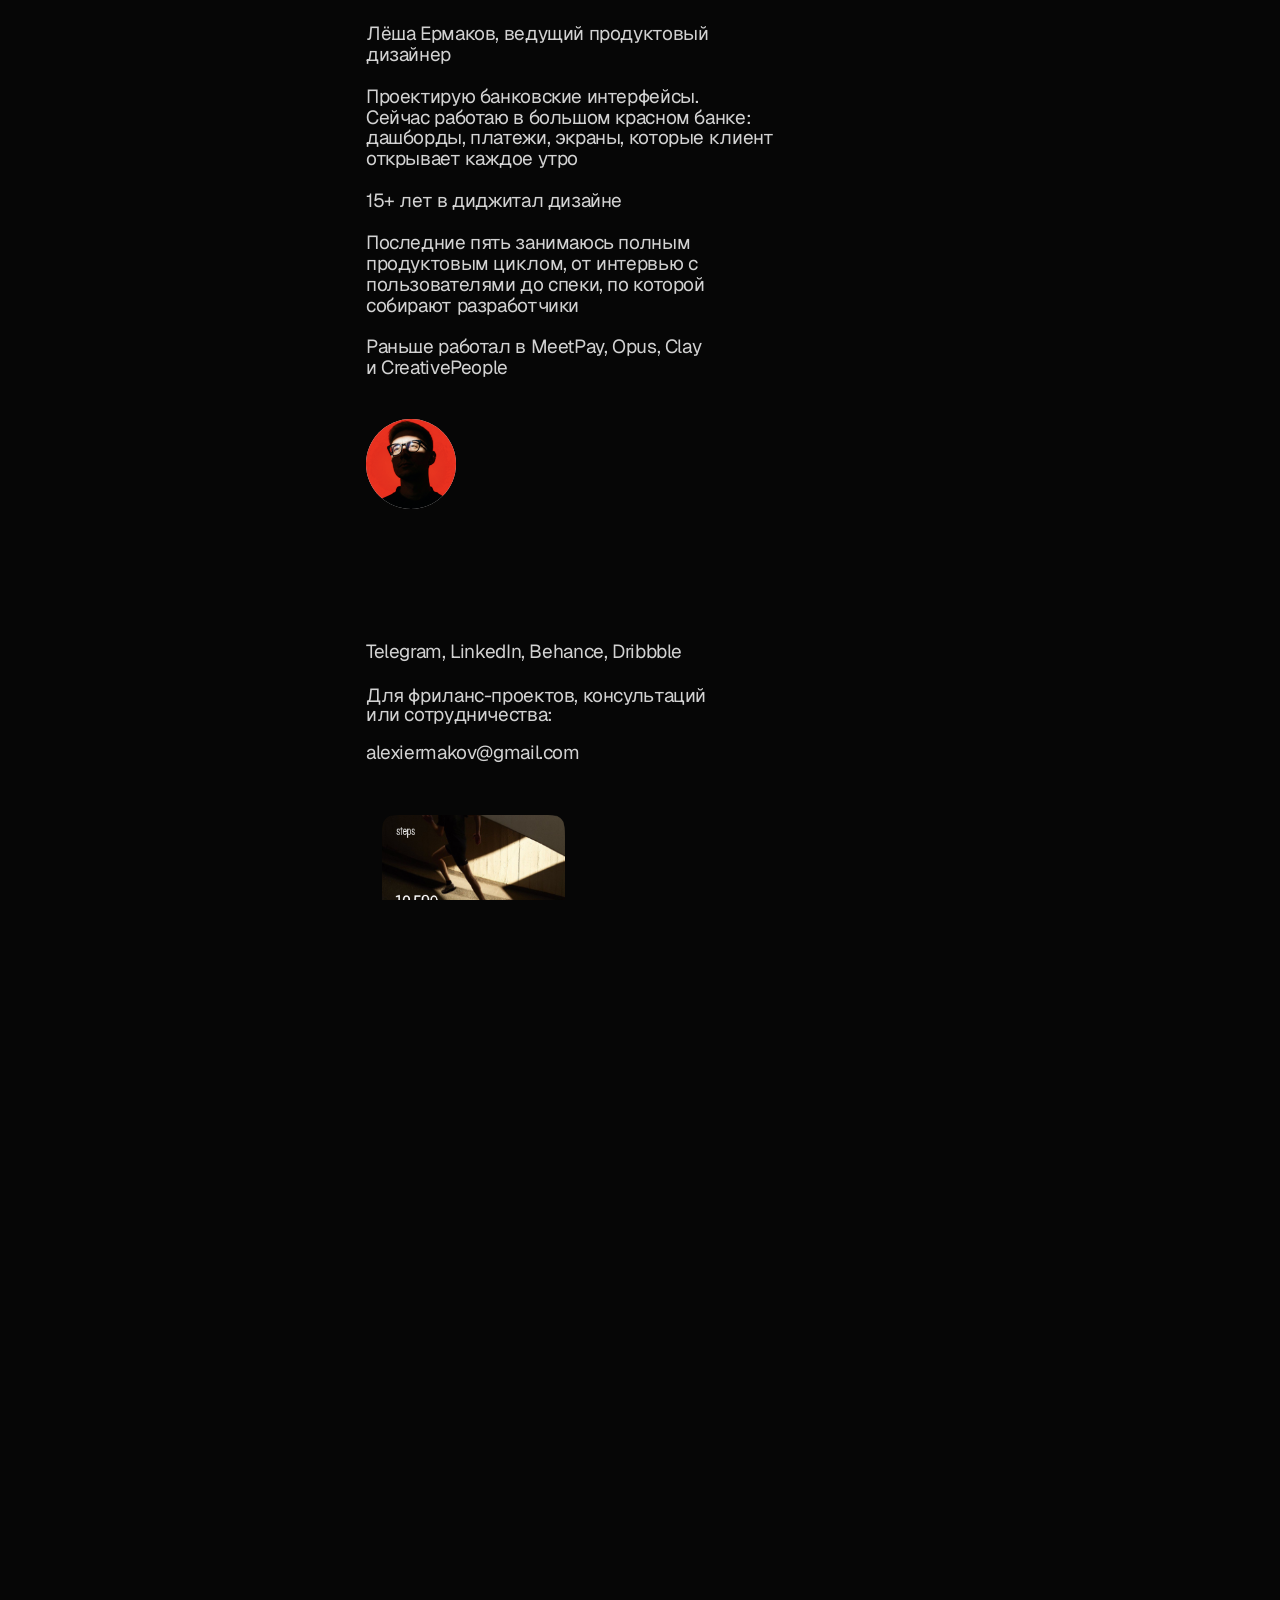
==== index.html @ 9087b3ec "Personal site: scroll scene homepage with glass cards Homepage built from the Figma frames Desktop 1" ====
<!doctype html>
<html lang="ru">
<head>
  <meta charset="utf-8">
  <meta name="viewport" content="width=device-width, initial-scale=1">
  <title>Лёша Ермаков — ведущий продуктовый дизайнер</title>
  <meta name="description" content="Лёша Ермаков, ведущий продуктовый дизайнер. Проектирую банковские интерфейсы: дашборды, платежи, ежедневные экраны. 15+ лет в диджитал-дизайне, полный продуктовый цикл от интервью до спеки.">
  <meta name="author" content="Лёша Ермаков">
  <meta name="robots" content="index, follow, max-image-preview:large">
  <meta name="theme-color" content="#060606">
  <link rel="canonical" href="https://alexiermakov.com/">

  <!-- Open Graph / соцсети и мессенджеры -->
  <meta property="og:type" content="profile">
  <meta property="og:site_name" content="Лёша Ермаков">
  <meta property="og:locale" content="ru_RU">
  <meta property="og:url" content="https://alexiermakov.com/">
  <meta property="og:title" content="Лёша Ермаков — ведущий продуктовый дизайнер">
  <meta property="og:description" content="Проектирую банковские интерфейсы. 15+ лет в диджитал-дизайне.">
  <meta property="og:image" content="https://alexiermakov.com/assets/og-avatar.png">
  <meta property="og:image:width" content="501">
  <meta property="og:image:height" content="512">
  <meta property="og:image:alt" content="Лёша Ермаков">
  <meta property="profile:first_name" content="Лёша">
  <meta property="profile:last_name" content="Ермаков">
  <meta name="twitter:card" content="summary">

  <link rel="icon" type="image/png" sizes="32x32" href="assets/favicon-32.png">
  <link rel="apple-touch-icon" href="assets/apple-touch-icon.png">

  <link rel="preconnect" href="https://fonts.googleapis.com">
  <link rel="preconnect" href="https://fonts.gstatic.com" crossorigin>
  <link href="https://fonts.googleapis.com/css2?family=Geist:wght@400&family=Host+Grotesk:wght@400;500&family=Atkinson+Hyperlegible+Mono:wght@500&family=Wix+Madefor+Text:wght@500;600&family=Manrope:wght@500;600;700&family=DM+Mono:wght@500&display=swap" rel="stylesheet">
  <link rel="preload" href="assets/fonts/lebowski-regular.woff2" as="font" type="font/woff2" crossorigin>
  <link rel="stylesheet" href="styles.css?v=5">
  <link rel="stylesheet" href="cards.css?v=31">

  <script type="application/ld+json">
  {
    "@context": "https://schema.org",
    "@type": "ProfilePage",
    "url": "https://alexiermakov.com/",
    "inLanguage": "ru",
    "mainEntity": {
      "@type": "Person",
      "name": "Лёша Ермаков",
      "alternateName": ["Алексей Ермаков", "Alexey Ermakov"],
      "jobTitle": "Ведущий продуктовый дизайнер",
      "description": "Проектирую банковские интерфейсы: дашборды, платежи, экраны, которые клиент открывает каждое утро.",
      "image": "https://alexiermakov.com/assets/og-avatar.png",
      "url": "https://alexiermakov.com/",
      "knowsAbout": ["Продуктовый дизайн", "UX", "UI", "Банковские интерфейсы", "Финтех"]
    }
  }
  </script>
</head>
<body>
  <main class="scene" id="scene">
    <div class="viewport">
      <div class="stage" id="stage">

        <!-- Work samples: rise from the bottom while scrolling -->
        <div class="item card steps" id="steps" role="img" aria-label="Виджет шагов: 12 590" data-smooth-radius="20">
          <img class="steps__img" src="assets/cards/steps.jpg" alt="">
          <span class="steps__label">steps</span>
          <span class="steps__value" data-count="12,590">12,590</span>
        </div>

        <div class="item card phone" id="phone" role="img" aria-label="Экран приложения для фокуса">
          <img class="phone__shadow" src="assets/cards/iphone-shadow.png" alt="" loading="lazy">
          <img class="phone__frame" src="assets/cards/iphone-frame.png" alt="" loading="lazy">
          <div class="phone__under"></div>
          <div class="phone__screen">
            <div class="ph-status">
              <span class="ph-status__time">9:41</span>
              <img class="ph-status__icons" src="assets/cards/status.svg" alt="">
            </div>
            <div class="ph-row ph-header">
              <div class="ph-user">
                <span class="ph-ava"><img class="ph-ava__bg" src="assets/cards/ava-bg.png" alt=""><img class="ph-ava__face" src="assets/cards/ava-face.png" alt=""></span>
                <span>Jay Dow Johnson</span>
                <img class="ph-chev" src="assets/cards/chevron-3.svg" alt="">
              </div>
              <div class="ph-token">
                <span>1425</span>
                <span class="ph-token__icon"><img src="assets/cards/token.svg" alt=""></span>
              </div>
            </div>
            <div class="ph-row ph-level">
              <div class="ph-level__info">
                <span><b>10 </b>Level</span>
                <span class="ph-level__bar"><i></i><i></i></span>
              </div>
              <span class="ph-connect"><img src="assets/cards/connect.svg" alt="">Connect</span>
            </div>
            <div class="ph-tabs">
              <span class="ph-tabs__breath"><span>Breath</span><i></i></span>
              <span class="ph-tabs__focus">Focus</span>
            </div>
            <div class="ph-info">
              <span class="ph-info__icon"><img src="assets/cards/info.svg" alt=""></span>
              <span class="ph-circle"><span class="ph-info__filter"><img src="assets/cards/filter.svg" alt=""></span></span>
            </div>
            <span class="ph-task">Enter task name</span>
            <span class="ph-circle ph-invite"><img src="assets/cards/person.svg" alt=""></span>
            <div class="ph-picker">
              <div class="ph-picker__main"><span class="ph-picker__num">25</span><span class="ph-picker__unit">min</span></div>
              <span class="ph-picker__alt ph-picker__alt--top">30</span>
              <i class="ph-picker__fade ph-picker__fade--top"></i>
              <span class="ph-picker__alt ph-picker__alt--bottom">20</span>
              <i class="ph-picker__fade ph-picker__fade--bottom"></i>
              <img class="ph-picker__line" style="top:41.84px" src="assets/cards/line.svg" alt="">
              <img class="ph-picker__line" style="top:92.41px" src="assets/cards/line.svg" alt="">
            </div>
            <div class="ph-reward">
              <span class="ph-muted">Reward</span>
              <span class="ph-reward__badge">
                <span class="ph-reward__t"><img src="assets/cards/reward-t.svg" alt=""></span>
                <span class="ph-reward__shape"><span><img src="assets/cards/reward-shape.svg" alt=""></span></span>
                <span class="ph-reward__num">25</span>
              </span>
              <img class="ph-chev" src="assets/cards/chevron-1.svg" alt="">
            </div>
            <span class="ph-pill ph-sound"><img src="assets/cards/sound.svg" alt=""><span>Forest Noise Soundscape for Focus</span></span>
            <span class="ph-pill ph-mode">Pomodoro<img class="ph-chev" src="assets/cards/chevron-2.svg" alt=""></span>
            <span class="ph-start">Start</span>
            <span class="ph-strict">Strict Mode<img src="assets/cards/switch.svg" alt=""></span>
            <div class="ph-tabbar">
              <span><img src="assets/cards/tab-home.svg" alt="">Home</span>
              <span><img src="assets/cards/tab-tasks.svg" alt="">Tasks</span>
              <span><img src="assets/cards/tab-leaderboard.svg" alt="">Leaderboard</span>
              <span><img src="assets/cards/tab-friends.svg" alt="">Friends</span>
            </div>
            <i class="ph-home"></i>
          </div>
        </div>

        <!-- Glass: a live prompt. Create floods the window red and summons the devil -->
        <form class="item card ai" id="ai" aria-label="Поле ввода AI-ассистента" autocomplete="off">
          <div class="ai__back" aria-hidden="true">
            <i class="ai__b1"></i><i class="ai__b1 ai__b1--red"></i>
            <i class="ai__b2"></i><i class="ai__b3"></i>
            <i class="ai__b4"></i><i class="ai__b4 ai__b4--red"></i>
            <span class="ai__ghost" style="left:19.74px;width:78.131px">Back</span>
            <span class="ai__ghost" style="left:114.32px;width:91.29px">Cancel</span>
            <span class="ai__ghost ai__ghost--primary" style="left:272.22px;width:102.804px">Create project</span>
          </div>
          <div class="ai__input" data-smooth-radius="32.897">
            <label class="ai__field">
              <span class="visually-hidden">Запрос</span>
              <input class="ai__prompt" type="text" name="prompt" placeholder="Ask anything..." maxlength="80" spellcheck="false">
              <i class="ai__caret" aria-hidden="true"></i>
            </label>
            <button class="lg-btn" type="button" data-action="back" style="left:19.18px">
              <span class="lg-btn__under" aria-hidden="true"><i class="lg-btn__ring"></i><i class="lg-btn__shine"></i><span class="lg-btn__mirror">Back</span></span>
              <span class="lg-btn__glass" aria-hidden="true"></span>
              <span class="lg-btn__label">Back</span>
            </button>
            <button class="lg-btn" type="reset" style="left:103.18px">
              <span class="lg-btn__under" aria-hidden="true"><i class="lg-btn__ring"></i><i class="lg-btn__shine"></i><span class="lg-btn__mirror">Cancel</span></span>
              <span class="lg-btn__glass" aria-hidden="true"></span>
              <span class="lg-btn__label">Cancel</span>
            </button>
            <button class="lg-btn lg-btn--primary" type="submit" style="left:270.18px">
              <span class="lg-btn__under" aria-hidden="true"><i class="lg-btn__ring"></i><i class="lg-btn__shine"></i><span class="lg-btn__mirror">Create</span></span>
              <span class="lg-btn__glass" aria-hidden="true"></span>
              <span class="lg-btn__label">Create</span>
            </button>
            <i class="ai__flood" aria-hidden="true"></i>
          </div>
          <button class="ai__devil" type="button" aria-label="Вернуть окно"></button>
        </form>

        <div class="item card trade" id="trade" role="img" aria-label="Форма сделки">
          <i class="trade__grab"></i>
          <div class="trade__top">
            <div class="trade__seg"><span class="is-active">Long</span><span>Short</span></div>
            <span class="trade__select">Market<img src="assets/cards/chevron.svg" alt=""></span>
          </div>
          <div class="trade__body">
            <span class="trade__label">Risk</span>
            <div class="trade__input"><span>250</span><span>USDC</span></div>
            <div class="trade__slider">
              <div class="trade__track"><span class="trade__dots"></span></div>
              <i class="trade__fill"></i>
              <i class="trade__knob"></i>
            </div>
            <p class="trade__hint">This trade risks<b> 250 USDC</b> of your<b> account</b></p>
          </div>
          <span class="trade__buy">Market Buy BTC<img src="assets/cards/btn-icon.svg" alt=""></span>
        </div>

        <div class="item card bars" id="bars" role="img" aria-label="Выбор уровня риска">
          <div class="bars__head"><span>Risk</span><span class="bars__pct">5%</span></div>
          <div class="bars__row">
            <i style="height:13px;background:#87f840"></i><i style="height:15px;background:#a5f930"></i><i style="height:17px;background:#a5f930"></i><i style="height:21px;background:#e1fd10"></i>
            <span class="bars__pointer"><span><img src="assets/cards/pointer.svg" alt=""></span></span>
          </div>
          <div class="bars__chips"><span>0%</span><span>10%</span><span>20%</span><span>50%</span><span>MAX</span></div>
          <p class="bars__hint">This trade risks<b> 14% ($500)</b> of your<b> account</b></p>
        </div>

        <div class="item card margin" id="margin" role="img" aria-label="Карточка маржи">
          <div class="margin__info">
            <div class="margin__head"><span>Total Margin Equity</span><b>$125,000</b></div>
            <div class="margin__control">
              <div class="margin__glow"><i style="width:55px;background:#ae4540"></i><i style="width:2px;background:#ff1"></i><i style="width:221px;background:#26a1ff"></i><i style="width:56px;background:#2bc7dc"></i></div>
              <span class="margin__call"><i></i><span class="margin__pattern"><img src="assets/cards/pattern.svg" alt=""></span></span>
              <i class="margin__spacer"></i>
              <i class="margin__used"></i>
              <i class="margin__avail"></i>
            </div>
            <ul class="margin__rows">
              <li><img src="assets/cards/dot-1.svg" alt=""><span>Distance to Margin Call</span><b>80%</b><small>($100,000)</small></li>
              <li><img src="assets/cards/dot-2.svg" alt=""><span>Available</span><b>68%</b><small>($85,000)</small></li>
              <li><img src="assets/cards/dot-3.svg" alt=""><span>In trades</span><b>32%</b><small>($40,000)</small></li>
            </ul>
          </div>
          <img class="margin__divider" src="assets/cards/divider.svg" alt="">
          <div class="margin__actions">
            <span><img src="assets/cards/icon-margin.svg" alt="">Add margin</span>
            <span><img src="assets/cards/icon-alert.svg" alt="">Add alert</span>
          </div>
        </div>

        <div class="item card withdraw" id="withdraw" role="img" aria-label="Виджет вывода средств">
          <span class="withdraw__glow"><img src="assets/cards/withdraw-glow.svg" alt=""></span>
          <img class="withdraw__icon" src="assets/cards/withdraw-icon.svg" alt="">
          <span class="withdraw__sum">320 000 ₽</span>
          <span class="withdraw__note">Вывести себе<br>без комисии</span>
          <span class="withdraw__progress"><i></i><i></i></span>
        </div>

        <div class="item card streak" id="streak" role="img" aria-label="Виджет тренировок">
          <span class="streak__label" style="top:32.4px">workouts</span>
          <span class="streak__num">12</span>
          <span class="streak__label" style="top:140.99px">day streak</span>
          <span class="streak__plus"><i></i><i></i></span>
        </div>

        <div class="item card wolves" id="wolves" role="img" aria-label="Иллюстрация">
          <img src="assets/cards/wolves.jpg" alt="" loading="lazy">
        </div>

        <!-- Intro: text leaves, photo slides to the right corner, contacts stay -->
        <section class="item intro" id="intro">
          <div class="text">
            <h1>Лёша Ермаков, ведущий продуктовый<br>дизайнер</h1>
            <p>Проектирую банковские интерфейсы.<br>
              Сейчас работаю в большом красном банке: дашборды, платежи, экраны, которые клиент открывает каждое утро</p>
            <p>15+ лет в диджитал дизайне</p>
            <p>Последние пять занимаюсь полным продуктовым циклом, от интервью с пользователями до спеки, по которой собирают разработчики</p>
            <p>Раньше работал в MeetPay, Opus, Clay<br>и CreativePeople</p>
          </div>
        </section>

        <div class="item avatar" id="avatar">
          <img src="assets/avatar-220.png" width="215" height="220" alt="Лёша Ермаков, продуктовый дизайнер">
        </div>

        <footer class="item contacts" id="contacts">
          <p class="contacts__line">
            <a href="#" rel="me">Telegram</a>, <a href="#" rel="me">LinkedIn</a>, <a href="#" rel="me">Behance</a>, <a href="#" rel="me">Dribbble</a>
          </p>
          <div class="contacts__extra">
            <p>Для фриланс-проектов, консультаций<br>или сотрудничества:</p>
            <p><a class="email" data-e="moc.liamg|vokamreixela">alexiermakov [at] gmail.com</a></p>
          </div>
        </footer>

      </div>
    </div>
  </main>
  <script>
    // Email is assembled at runtime so scrapers don't find it in the HTML
    document.querySelectorAll('.email').forEach(function (a) {
      var p = a.dataset.e.split('').reverse().join('').split('|');
      var e = p[0] + String.fromCharCode(64) + p[1];
      a.href = 'mailto:' + e;
      a.textContent = e;
    });
  </script>
  <script src="cards.js?v=14"></script>
  <script src="scroll.js?v=3"></script>
  <script src="glitch.js?v=9"></script>
</body>
</html>
---- styles.css ----
:root {
  --bg: #060606;
  --text: #d2d2d2;
  --avatar-bg: #dedede;
}

*,
*::before,
*::after {
  box-sizing: border-box;
}

html,
body {
  margin: 0;
  padding: 0;
}

body {
  background: var(--bg);
  color: var(--text);
  font-family: "Geist", sans-serif;
  font-weight: 400;
  font-size: 19px;
  letter-spacing: -0.02em; /* -0.38px at 19px */
  -webkit-font-smoothing: antialiased;
  -moz-osx-font-smoothing: grayscale;
}

a {
  color: inherit;
  text-decoration: none;
  transition: opacity 0.15s ease;
}

a:hover {
  opacity: 0.6;
}

a:focus-visible {
  outline: 1px solid var(--text);
  outline-offset: 2px;
}

/* Hidden visually, still read by screen readers */
.visually-hidden {
  position: absolute;
  width: 1px;
  height: 1px;
  overflow: hidden;
  clip-path: inset(50%);
  white-space: nowrap;
}

/* ---------- Scene: the Figma frames pinned to the viewport at 1:1 size ---------- */
/* scroll.js sets the scene height and every item's transform */

.scene {
  position: relative;
}

.viewport {
  position: sticky;
  top: 0;
  height: 100vh;
  overflow: hidden;
}

.stage {
  position: absolute;
  inset: 0;
}

.item {
  position: absolute;
  top: 0;
  left: 0;
  transform-origin: 0 0;
  will-change: transform, opacity;
}

/* ---------- Intro ---------- */

.intro {
  width: 424px;
  padding-top: 24px;
}

/* Browser Geist sets a hair narrower than Figma's; 418px reproduces the design's line breaks */
.intro .text {
  max-width: 418px;
}

/* Paragraphs separated by one empty line, as in the design */
.text {
  line-height: 1.1;
}

/* h1 is semantic only: visually identical to body text */
.text h1 {
  font: inherit;
  letter-spacing: inherit;
}

.text > * {
  margin: 0;
}

.text > * + * {
  margin-top: 1.1em;
}

.avatar {
  width: 90px;
  height: 90px;
  border-radius: 50%;
  background: var(--avatar-bg);
  overflow: hidden;
}

.avatar img {
  position: absolute;
  left: -5.6px;
  top: -11.64px;
  width: 107.246px;
  height: 109.694px;
  max-width: none;
  object-fit: cover;
}

/* ---------- Contacts ---------- */

.contacts {
  padding: 24px 0;
  width: 425px;
}

.contacts p {
  margin: 0;
}

.contacts__line {
  display: inline-block;
  line-height: 1.5;
  white-space: nowrap;
}

.contacts__extra {
  margin-top: 19px;
  line-height: 1;
}

.contacts__extra p + p {
  margin-top: 19px;
}

/* ---------- Glitch overlay (glitch.js) ---------- */

.glitch {
  position: fixed;
  inset: 0;
  z-index: 100;
  width: 100%;
  height: 100%;
  pointer-events: none;
  image-rendering: pixelated;
  opacity: 0;
}

/* ---------- Narrow screens: a plain column instead of the scroll scene ---------- */

@media (max-width: 1023px) {
  .scene {
    overflow-x: clip;
  }

  .viewport {
    position: static;
    height: auto;
    overflow: visible;
  }

  .stage {
    position: static;
    width: auto;
    height: auto;
    display: flex;
    flex-direction: column;
    align-items: flex-start;
    gap: 40px;
    padding: 24px 16px 48px;
  }

  .item {
    position: relative;
    flex-shrink: 0;
  }

  .intro {
    order: -3;
    width: auto;
    max-width: 424px;
    padding-top: 0;
  }

  .avatar {
    order: -2;
  }

  .contacts {
    order: -1;
    width: auto;
    padding: 0 0 24px;
  }

  .contacts__line {
    white-space: normal;
  }

  .card {
    align-self: center;
  }
}
---- cards.css ----
/* Work-sample cards from the Figma frames Desktop 2–8.
   Sizes and offsets are the design's own px values. */

@font-face {
  font-family: "Lebowski";
  src: url("assets/fonts/lebowski-regular.woff2") format("woff2");
  font-weight: 400;
  font-style: normal;
  font-display: swap;
}

.card,
.card * {
  letter-spacing: normal;
}

.card img {
  display: block;
  max-width: none;
}

.card p {
  margin: 0;
}

/* Wrappers whose image overflows them, like Figma's negative-inset icons */
.card [class$="__icon"],
.card .ph-info__filter,
.ph-reward__t,
.ph-reward__shape > span,
.margin__pattern,
.withdraw__glow,
.bars__pointer > span {
  position: relative;
  display: block;
  flex-shrink: 0;
}

.card [class$="__icon"] > img,
.card .ph-info__filter > img,
.ph-reward__t > img,
.ph-reward__shape img,
.margin__pattern > img,
.withdraw__glow > img,
.bars__pointer img {
  position: absolute;
  width: auto;
  height: auto;
}

/* ---------- Steps ---------- */

/* cards.js swaps the radius for a 80%-smoothed squircle clip-path, as in Figma */
.steps {
  width: 282.254px;
  height: 167px;
  border-radius: 20px;
  background: #fff;
  overflow: hidden;
  font-feature-settings: "case" 1, "ordn" 1, "ss01" 1, "ss02" 1;
}

.steps__img {
  position: absolute;
  left: 0;
  top: -70.09px;
  width: 282.254px;
  height: 352.817px;
  object-fit: cover;
}

.steps__label {
  position: absolute;
  left: 36.17px;
  top: 23.61px;
  transform: translate(-50%, -50%);
  font: 400 15.054px/normal "Lebowski", "Host Grotesk", sans-serif;
  letter-spacing: -0.4516px;
  color: #fff;
  white-space: nowrap;
}

.steps__value {
  position: absolute;
  left: 21.17px;
  top: 135.55px;
  transform: translateY(-50%);
  font: 400 26.344px/1.2 "Lebowski", "Host Grotesk", sans-serif;
  letter-spacing: -0.79px;
  color: #fff;
  white-space: nowrap;
}

/* Odometer: each digit is a clipped column of 0–9 that rolls to its value */
.odo {
  display: inline-flex;
  letter-spacing: 0;
}

.odo__slot {
  position: relative;
  display: inline-block;
  height: 1.2em;
  overflow: hidden;
}

.odo__reel {
  display: flex;
  flex-direction: column;
  transition: transform var(--odo-time, 1.8s) cubic-bezier(0.16, 1, 0.3, 1);
}

.odo__reel span {
  height: 1.2em;
}

/* ---------- Phone ---------- */

.phone {
  width: 272px;
  height: 550px;
  font-family: "Host Grotesk", sans-serif;
  color: #fff;
}

.phone__shadow {
  position: absolute;
  left: 0;
  top: 0;
  width: 487.29px;
  height: 680.3px;
  opacity: 0.8;
}

.phone__frame {
  position: absolute;
  inset: 0;
  width: 100%;
  height: 100%;
}

.phone__under {
  position: absolute;
  inset: 1.89% 5% 2.1% 5.43%;
  background: #000;
  border-radius: 34px;
}

.phone__screen {
  position: absolute;
  left: 14px;
  top: 11px;
  width: 244px;
  height: 528px;
  background: #000;
  border-radius: 34px;
  overflow: hidden;
  font-size: 8.117px;
  line-height: normal;
  white-space: nowrap;
}

.phone__screen > * {
  position: absolute;
}

.ph-status {
  left: 0;
  top: 1px;
  width: 243.519px;
  height: 34.967px;
}

.ph-status__time {
  position: absolute;
  left: 33.96px;
  top: 17px;
  transform: translate(-50%, -50%);
  font: 600 10.615px/normal -apple-system, "SF Pro Display", system-ui, sans-serif;
  letter-spacing: -0.2123px;
}

.ph-status__icons {
  position: absolute;
  right: 19.5px;
  top: 50%;
  width: 48.704px;
  height: 8.742px;
  transform: translateY(-55%);
}

.ph-row {
  left: 0;
  width: 243.519px;
  height: 29.972px;
  padding: 0 9.991px;
  display: flex;
  align-items: center;
  justify-content: space-between;
}

.ph-header {
  top: 35.97px;
  font-size: 9.991px;
}

.ph-user,
.ph-token {
  display: flex;
  align-items: center;
}

.ph-user {
  gap: 4.995px;
}

.ph-user .ph-chev {
  margin-left: -2.5px;
}

.ph-ava {
  position: relative;
  width: 24.976px;
  height: 24.976px;
  border-radius: 50%;
  background: #efefef;
  overflow: hidden;
}

.ph-ava img {
  position: absolute;
  object-fit: cover;
}

.ph-ava__bg {
  left: -2.5px;
  top: -1.87px;
  width: 31.22px;
  height: 28.723px;
}

.ph-ava__face {
  left: -1.25px;
  top: -2.5px;
  width: 28.098px;
  height: 29.972px;
}

.ph-chev {
  width: 9.991px;
  height: 9.991px;
  transform: rotate(180deg);
}

.ph-token {
  gap: 7.493px;
}

.ph-token__icon {
  width: 19.981px;
  height: 19.981px;
}

.ph-token__icon > img {
  inset: 0 -12.5% -25% -12.5%;
  width: 125%;
  height: 125%;
}

.ph-level {
  top: 80.92px;
}

.ph-level__info {
  display: flex;
  flex-direction: column;
  gap: 2.498px;
}

.ph-level__info b {
  font-weight: 500;
}

.ph-level__bar {
  position: relative;
  width: 80.549px;
  height: 7.493px;
}

.ph-level__bar i {
  position: absolute;
  top: 2.81px;
  height: 2.498px;
}

.ph-level__bar i:first-child {
  left: 53.07px;
  width: 27.474px;
  background: #585858;
}

.ph-level__bar i:last-child {
  left: 0;
  width: 52.45px;
  background: #fff;
}

.ph-connect {
  display: flex;
  align-items: center;
  gap: 3.122px;
  padding: 6.244px 12.488px 6.244px 9.991px;
  border-radius: 40px;
  background: #1c1c1c;
}

.ph-connect img {
  width: 12.488px;
  height: 12.488px;
}

.ph-tabs {
  left: 0;
  top: 125.88px;
  width: 243.519px;
  height: 24.976px;
  padding: 0 9.991px;
  display: flex;
  justify-content: flex-end;
}

.ph-tabs__breath {
  position: relative;
  width: 42.46px;
  height: 24.976px;
  overflow: hidden;
}

.ph-tabs__breath span {
  position: absolute;
  left: 24.62px;
  top: 12.87px;
  transform: translate(-50%, -50%);
  font-size: 12.488px;
  letter-spacing: 0.2498px;
  opacity: 0.5;
}

.ph-tabs__breath i {
  position: absolute;
  left: 14.99px;
  top: 0;
  width: 27.474px;
  height: 24.976px;
  background: linear-gradient(-90deg, #000 0%, rgba(0, 0, 0, 0) 100%);
}

.ph-tabs__focus {
  position: absolute;
  left: calc(50% + 0.27px);
  top: 12.75px;
  transform: translate(-50%, -50%);
  font-size: 17.483px;
  letter-spacing: 0.3497px;
}

.ph-info {
  left: 9.99px;
  top: 168.34px;
  display: flex;
  align-items: center;
}

.ph-info__icon {
  width: 24.976px;
  height: 24.976px;
  margin-right: -2.498px;
}

.ph-info__icon > img {
  inset: -1.25%;
  width: 102.5%;
  height: 102.5%;
}

.ph-circle {
  display: flex;
  align-items: center;
  justify-content: center;
  width: 24.976px;
  height: 24.976px;
  border: 0.624px solid #1d1d1d;
  border-radius: 50%;
  background: #000;
}

.ph-info__filter {
  width: 11.239px;
  height: 9.366px;
}

.ph-info__filter > img {
  inset: -5% -4.17%;
  width: 108.34%;
  height: 110%;
}

.ph-task {
  left: calc(50% - 0.21px);
  top: 181.02px;
  transform: translate(-50%, -50%);
  color: #9f9f9f;
  letter-spacing: -0.0812px;
}

.ph-invite {
  left: calc(87.5% - 4.95px);
  top: 168.34px;
  background: transparent;
}

.ph-invite img {
  width: 12.488px;
  height: 12.488px;
}

.ph-picker {
  left: 22.48px;
  top: 205.81px;
  width: 199.81px;
  height: 134.872px;
  overflow: hidden;
}

.ph-picker > * {
  position: absolute;
}

.ph-picker__main {
  left: calc(50% + 7.81px);
  top: 33.09px;
  transform: translateX(-50%);
  display: flex;
  align-items: baseline;
  gap: 2.498px;
}

.ph-picker__num {
  font-size: 49.953px;
  text-shadow: 0 0 24.976px #eaffff;
}

.ph-picker__unit {
  color: #9f9f9f;
  letter-spacing: -0.0812px;
}

.ph-picker__alt {
  left: calc(50% - 0.73px);
  transform: translate(-50%, -50%);
  font-size: 31.22px;
  opacity: 0.5;
}

.ph-picker__alt--top {
  top: 21px;
}

.ph-picker__alt--bottom {
  top: 114.04px;
}

.ph-picker__fade {
  left: 44.96px;
  background: linear-gradient(to bottom, #000, rgba(0, 0, 0, 0) 138.46%);
}

.ph-picker__fade--top {
  top: 5px;
  width: 108.647px;
  height: 28.098px;
}

.ph-picker__fade--bottom {
  top: 101.04px;
  width: 174px;
  height: 45px;
  transform: rotate(180deg);
}

.ph-picker__line {
  left: 0;
  width: 199.81px;
  height: 1.249px;
  margin-top: -0.62px;
}

.ph-reward {
  left: calc(43.75% + 9.7px);
  top: 348.17px;
  width: 109.271px;
  transform: translateX(-50%);
  display: flex;
  align-items: center;
  justify-content: center;
  gap: 4.995px;
}

.ph-muted {
  margin-right: 2.498px;
  color: #9f9f9f;
  letter-spacing: -0.0812px;
}

.ph-reward__badge {
  position: relative;
  width: 28.723px;
  height: 21.854px;
}

.ph-reward__t {
  position: absolute;
  left: 15.61px;
  top: 0.31px;
  width: 13.113px;
  height: 12.488px;
}

.ph-reward__t > img {
  inset: 0 -14.29% -30% -14.29%;
  width: 128.58%;
  height: 130%;
}

.ph-reward__shape {
  position: absolute;
  left: 0;
  top: 0;
  width: 19.981px;
  height: 21.854px;
  display: flex;
  align-items: center;
  justify-content: center;
}

.ph-reward__shape > span {
  width: 21.854px;
  height: 19.981px;
  transform: rotate(-90deg);
}

.ph-reward__shape img {
  inset: 0 -9.43% -25% -9.43%;
  width: 118.86%;
  height: 125%;
}

.ph-reward__num {
  position: absolute;
  left: 9.99px;
  top: 10.93px;
  transform: translate(-50%, -50%);
  font-size: 10.615px;
  font-weight: 500;
  letter-spacing: -0.3184px;
  color: #000;
}

.ph-pill {
  top: 390.01px;
  display: flex;
  align-items: center;
  gap: 2.498px;
  border: 0.624px solid #1d1d1d;
}

.ph-sound {
  left: calc(31.25% + 10.85px);
  transform: translateX(-50%);
  padding: 4.995px 12.488px 4.995px 7.493px;
  border-radius: 24.976px 0 0 24.976px;
}

.ph-sound img {
  width: 14.986px;
  height: 14.986px;
}

.ph-sound span {
  width: 43.084px;
  overflow: hidden;
  text-overflow: ellipsis;
}

.ph-mode {
  left: calc(50% + 5.38px);
  padding: 7.181px 7.493px 7.181px 9.991px;
  border-radius: 0 24.976px 24.976px 0;
}

.ph-start {
  left: calc(50% - 0.24px);
  top: 434.96px;
  width: 81.173px;
  height: 29.972px;
  transform: translateX(-50%);
  display: flex;
  align-items: center;
  justify-content: center;
  border-radius: 31.22px;
  background: #fff;
  color: #000;
  font-size: 9.366px;
  font-weight: 500;
  letter-spacing: 0.281px;
  text-transform: uppercase;
}

.ph-strict {
  left: calc(87.5% - 6.51px);
  top: 435.59px;
  transform: translateX(-50%);
  display: flex;
  flex-direction: column;
  align-items: center;
  gap: 4.995px;
  font-size: 7.493px;
  font-weight: 500;
  line-height: 1.2;
}

.ph-strict img {
  width: 24.976px;
  height: 14.986px;
}

.ph-tabbar {
  left: 0;
  top: 484.29px;
  width: 243.519px;
  padding: 0 9.991px;
  display: flex;
  justify-content: space-between;
}

.ph-tabbar span {
  width: 49.953px;
  display: flex;
  flex-direction: column;
  align-items: center;
  gap: 1.249px;
  font-size: 7.49px;
  font-weight: 500;
}

.ph-tabbar span + span {
  opacity: 0.5;
}

.ph-tabbar img {
  width: 19.981px;
  height: 19.981px;
}

.ph-home {
  left: calc(50% - 0.16px);
  bottom: 3.12px;
  width: 86.793px;
  height: 3.122px;
  transform: translateX(-50%);
  border-radius: 4px;
  background: #4b4b4b;
}

/* ---------- AI input ---------- */

.ai {
  width: 418.6px;
  height: 264px;
  font: 500 14.804px/normal -apple-system, "SF Pro Display", system-ui, sans-serif;
  color: #f3f3f3;
  white-space: nowrap;
}

.ai__back {
  position: absolute;
  left: 23.85px;
  top: 0;
  width: 394.766px;
  height: 264px;
}

.ai__back > * {
  position: absolute;
}

/* The item's transform isolates it, so the blend layers need the page colour to blend against */
.ai__back::before {
  content: "";
  position: absolute;
  inset: -80px -80px -80px -20px;
  background: #060606;
}

.ai__b1 {
  left: 128.3px;
  top: 35.36px;
  width: 266.467px;
  height: 228.636px;
  border-radius: 20.561px;
  filter: blur(32.897px);
  mix-blend-mode: darken;
  opacity: 0.5;
  background: url("data:image/svg+xml;utf8,<svg viewBox='0 0 266.47 228.64' xmlns='http://www.w3.org/2000/svg' preserveAspectRatio='none'><rect x='0' y='0' height='100%' width='100%' fill='url(%23grad)' opacity='0.3'/><defs><radialGradient id='grad' gradientUnits='userSpaceOnUse' cx='0' cy='0' r='10' gradientTransform='matrix(-23.074 18.875 -21.998 -25.743 250.92 18.505)'><stop stop-color='rgba(8,24,74,1)' offset='0'/><stop stop-color='rgba(12,27,113,1)' offset='0.19458'/><stop stop-color='rgba(17,30,152,1)' offset='0.38917'/><stop stop-color='rgba(36,49,156,1)' offset='0.46552'/><stop stop-color='rgba(56,68,161,1)' offset='0.54188'/><stop stop-color='rgba(94,105,171,1)' offset='0.69458'/><stop stop-color='rgba(133,143,180,1)' offset='0.84729'/><stop stop-color='rgba(172,180,190,1)' offset='1'/></radialGradient></defs></svg>");
}

.ai__b2,
.ai__b3 {
  left: 0;
  top: 35.36px;
  width: 394.766px;
  height: 228.636px;
  border-radius: 32.897px;
}

.ai__b2 {
  background: rgba(93, 95, 101, 0.1);
  border: 6.579px solid #1c1f26;
  filter: blur(3.29px);
}

.ai__b3 {
  background: rgba(99, 111, 136, 0.3);
  border: 4.112px solid rgba(28, 31, 38, 0.8);
  filter: blur(10.28px);
  mix-blend-mode: darken;
  opacity: 0.2;
}

.ai__b4 {
  left: 113.5px;
  top: 5.76px;
  width: 258.243px;
  height: 229.458px;
  border-radius: 32.897px;
  filter: blur(32.897px);
  mix-blend-mode: color;
  background: url("data:image/svg+xml;utf8,<svg viewBox='0 0 258.24 229.46' xmlns='http://www.w3.org/2000/svg' preserveAspectRatio='none'><rect x='0' y='0' height='100%' width='100%' fill='url(%23grad)' opacity='0.6'/><defs><radialGradient id='grad' gradientUnits='userSpaceOnUse' cx='0' cy='0' r='10' gradientTransform='matrix(-22.362 18.943 -21.319 -25.835 243.17 18.571)'><stop stop-color='rgba(6,58,224,1)' offset='0'/><stop stop-color='rgba(17,87,232,1)' offset='0.097292'/><stop stop-color='rgba(28,116,240,1)' offset='0.19458'/><stop stop-color='rgba(50,173,255,1)' offset='0.38917'/><stop stop-color='rgba(81,175,239,1)' offset='0.54188'/><stop stop-color='rgba(111,177,223,1)' offset='0.69458'/><stop stop-color='rgba(172,180,190,1)' offset='1'/></radialGradient></defs></svg>");
}

.ai__ghost {
  top: 207.25px;
  height: 37.009px;
  padding: 1.65px 0 0 14.8px;
  border: 4.112px solid rgba(28, 31, 38, 0.5);
  border-radius: 24.673px;
  background: rgba(182, 188, 200, 0.3);
  filter: blur(6.579px);
  mix-blend-mode: darken;
  overflow: hidden;
}

.ai__ghost--primary {
  background: #2a4ff6;
  filter: blur(8.224px);
}

.ai__input {
  position: absolute;
  left: 0;
  top: 6px;
  width: 395px;
  height: 228px;
  border-radius: 32.897px;
  overflow: hidden;
  background: url("data:image/svg+xml;utf8,<svg viewBox='0 0 395 228' xmlns='http://www.w3.org/2000/svg' preserveAspectRatio='none'><rect x='0' y='0' height='100%' width='100%' fill='url(%23grad)' opacity='0.05'/><defs><radialGradient id='grad' gradientUnits='userSpaceOnUse' cx='0' cy='0' r='10' gradientTransform='matrix(37.072 20.012 -34.669 63.794 17.693 27.885)'><stop stop-color='rgba(15,16,21,1)' offset='0'/><stop stop-color='rgba(33,35,47,1)' offset='0.25'/><stop stop-color='rgba(51,55,72,1)' offset='0.5'/><stop stop-color='rgba(70,74,98,1)' offset='0.75'/><stop stop-color='rgba(88,94,123,1)' offset='1'/></radialGradient></defs></svg>");
}

.ai__field {
  position: absolute;
  left: 25.5px;
  top: 25.25px;
  width: 340px;
  height: 24px;
  transition: opacity 0.2s;
}

.ai__prompt {
  all: unset;
  box-sizing: border-box;
  width: 100%;
  height: 24px;
  /* Just enough for the 2px caret: the placeholder sits right against it */
  padding-left: 3px;
  font: 500 14.804px/24px "DM Mono", ui-monospace, monospace;
  color: #fff;
  caret-color: transparent; /* the shimmering .ai__caret replaces the native one */
  cursor: text;
}

.ai__prompt::placeholder {
  color: rgba(255, 255, 255, 0.42);
  opacity: 1;
}

/* Caret in the spirit of the new Siri glow: colours flowing through a soft,
   glowing bar that blinks like a system caret; cards.js moves it to the text position */
.ai__caret {
  position: absolute;
  left: 0;
  top: 1px;
  width: 2px;
  height: 22px;
  border-radius: 2px;
  background: linear-gradient(180deg, #3d8bff, #a45cff, #ff4fa3, #ff9a3c, #42e3ff, #3d8bff);
  background-size: 100% 400%;
  pointer-events: none;
  transform: translateX(var(--cx, 0px));
  animation: siri-flow 2.4s linear infinite, caret-blink 1.06s infinite;
}

/* Glow: a blurred copy of the same flowing gradient */
.ai__caret::after {
  content: "";
  position: absolute;
  inset: -1px -1.5px;
  border-radius: 3px;
  background: inherit;
  background-size: inherit;
  animation: inherit;
  animation-name: siri-flow;
  filter: blur(2.5px);
  opacity: 0.45;
}

/* Solid while typing, like a system caret */
.ai__caret.is-typing {
  animation: siri-flow 2.4s linear infinite;
}

.ai__caret[hidden] {
  display: none;
}

@keyframes siri-flow {
  to { background-position: 0 100%; }
}

/* System-like blink: on for half a cycle, fully off for the other half, quick fades */
@keyframes caret-blink {
  0%, 44% { opacity: 1; }
  50%, 94% { opacity: 0; }
  100% { opacity: 1; }
}

@media (prefers-reduced-motion: reduce) {
  .ai__caret,
  .ai__caret::after {
    animation: none;
  }
}

/* Liquid Glass capsules, rebuilt from the Figma GLASS effect
   (refraction .32, depth 24, dispersion .32, light .8, frost 4):
   under-layer = dark ring + white shine + mirrored label; the glass layer on top
   refracts it through an SVG lens (cards.js) and adds rim light + inner shadow. */
.lg-btn {
  position: absolute;
  top: 171.18px;
  width: 72px;
  height: 36px;
  padding: 0;
  border: 0;
  border-radius: 999px;
  background: none;
  color: #fff;
  font: 500 12px/16px "DM Mono", ui-monospace, monospace;
  cursor: pointer;
  -webkit-tap-highlight-color: transparent;
  transition: opacity 0.2s;
}

.lg-btn--primary {
  width: 104px;
}

.lg-btn > span,
.lg-btn__under > * {
  position: absolute;
  pointer-events: none;
}

.lg-btn__under {
  inset: 0;
  overflow: hidden; /* clips the mirrored label to the capsule */
  border-radius: 999px;
}

/* Only the glass moves on hover/press. Scaling the whole button re-rasterised the
   label every time and the text visibly jumped, so the label stays put. */
.lg-btn__under,
.lg-btn__glass {
  /* Spring back like an interactive glass element */
  transition: transform 0.5s cubic-bezier(0.34, 1.9, 0.5, 1);
  will-change: transform;
}

/* Figma's dark ring under the glass, diffused so it reads as depth inside the glass
   rather than a second outline */
.lg-btn__ring {
  left: 4px;
  top: 4px;
  width: 64px;
  height: 31px;
  border: 5px solid rgba(0, 0, 0, 0.22);
  border-radius: 999px;
  box-sizing: border-box;
  filter: blur(3px);
}

/* The lens stretches the blue pill out to the rim, so the fill spans the whole capsule */
.lg-btn--primary .lg-btn__ring {
  left: 0;
  top: 0;
  width: 100%;
  height: 100%;
  border: 0;
  background: #2d57dc;
  filter: none;
}

.lg-btn__shine {
  left: 50%;
  top: 27px;
  width: 50px;
  height: 10px;
  margin-left: -25px;
  border-radius: 50%;
  background: linear-gradient(to bottom, rgba(255, 255, 255, 0.5), rgba(255, 255, 255, 0.25) 45%, #fff);
  opacity: 0.5; /* softer than Figma: the lens already spreads it under the label */
}

.lg-btn__mirror {
  left: 50%;
  top: 20.51px;
  transform: translateX(-50%);
  opacity: 0.3;
  white-space: nowrap;
}

/* The glass itself: lens on the backdrop, hairline edge, rim light, inner shadow */
.lg-btn__glass {
  inset: 0;
  border: 0.3px solid #000; /* hairline outline on every button */
  border-radius: 999px;
  /* Figma light .8 from above: the glass body brightens towards the bottom edge */
  background: linear-gradient(to bottom, rgba(255, 255, 255, 0.03) 10%, rgba(255, 255, 255, 0.16) 90%);
  /* No backdrop-filter here: inside the transformed scene Chrome can sample the backdrop
     from the wrong place, which mirrored the blinking caret onto Back. The lens on
     .lg-btn__under already provides the glass. */
  box-shadow:
    inset 0 0.5px 0.25px rgba(255, 255, 255, 0.29),
    inset 0 -0.5px 0.25px rgba(255, 255, 255, 0.1),
    inset 0 4px 12px rgba(0, 0, 0, 0.25);
}

.lg-btn--primary .lg-btn__glass {
  background: linear-gradient(to bottom, transparent 30%, rgba(255, 255, 255, 0.08));
  box-shadow:
    inset 0 0.5px 0.25px rgba(255, 255, 255, 0.35),
    inset 0 -0.5px 0.25px rgba(255, 255, 255, 0.14),
    inset 0 4px 12px rgba(0, 0, 0, 0.25);
}

/* The glass refracts what lies under it: the lens filter (cards.js) bends and frosts the under-layer */
.lg-btn__under[data-lens] {
  filter: var(--lens);
}

/* Interactive glass (Apple's .interactive()): on hover the whole capsule lights up
   from inside. The light is biased towards the pointer but fills the surface,
   the rim brightens and the button lifts a little; a press compresses and flares. */
.lg-btn__glass {
  transition: box-shadow 0.35s ease-out, transform 0.5s cubic-bezier(0.34, 1.9, 0.5, 1);
}

.lg-btn__glass::before,
.lg-btn__glass::after {
  content: "";
  position: absolute;
  inset: 0;
  border-radius: inherit;
  pointer-events: none;
  opacity: 0;
  transition: opacity 0.35s ease-out;
}

/* Body illumination: an even wash plus a broad bloom around the pointer */
.lg-btn__glass::before {
  background:
    radial-gradient(ellipse 120% 160% at var(--mx, 50%) var(--my, 60%), rgba(255, 255, 255, 0.2), transparent 75%),
    rgba(255, 255, 255, 0.06);
  mix-blend-mode: plus-lighter;
}

/* Rim catching the light: a thin bright edge, strongest on the pointer side */
.lg-btn__glass::after {
  padding: 0.5px;
  background: radial-gradient(ellipse 90% 140% at var(--mx, 50%) var(--my, 0%), rgba(255, 255, 255, 0.53), rgba(255, 255, 255, 0.08) 70%);
  -webkit-mask: linear-gradient(#000 0 0) content-box, linear-gradient(#000 0 0);
  -webkit-mask-composite: xor;
  mask: linear-gradient(#000 0 0) content-box exclude, linear-gradient(#000 0 0);
}

.lg-btn:hover .lg-btn__under,
.lg-btn:hover .lg-btn__glass {
  transform: scale(1.012);
}

.lg-btn:hover .lg-btn__glass::before,
.lg-btn:hover .lg-btn__glass::after,
.lg-btn:focus-visible .lg-btn__glass::before {
  opacity: 1;
}

.lg-btn:hover .lg-btn__glass {
  box-shadow:
    inset 0 0.5px 0.25px rgba(255, 255, 255, 0.42),
    inset 0 -0.5px 0.25px rgba(255, 255, 255, 0.17),
    inset 0 4px 12px rgba(0, 0, 0, 0.18);
}

.lg-btn--primary:hover .lg-btn__glass {
  box-shadow:
    inset 0 0.5px 0.25px rgba(255, 255, 255, 0.49),
    inset 0 -0.5px 0.25px rgba(255, 255, 255, 0.21),
    inset 0 4px 12px rgba(0, 0, 0, 0.15);
}

/* The tinted button glows in its own colour rather than going milky */

.lg-btn:active .lg-btn__glass::before {
  opacity: 1;
  filter: brightness(1.6);
  transition-duration: 0.08s;
}

.lg-btn__label {
  left: 0;
  right: 0;
  top: 10px;
  text-align: center;
  /* Its own still layer: changes in the glass underneath never re-render the text */
  transform: translateZ(0);
}

.lg-btn:active .lg-btn__under,
.lg-btn:active .lg-btn__glass {
  transform: scale(0.95);
  transition-duration: 0.08s;
}

@media (prefers-reduced-motion: reduce) {
  .lg-btn:hover .lg-btn__under,
  .lg-btn:hover .lg-btn__glass,
  .lg-btn:active .lg-btn__under,
  .lg-btn:active .lg-btn__glass {
    transform: none;
  }
}

.lg-btn:focus-visible {
  outline: 1px solid #2a53d3;
  outline-offset: 2px;
}

/* ---------- Create: clear tinted glass, after Apple's glass "9" ----------
   Like the glass digit, the body stays clear (no milky sheen or haze): what you see
   through it is the window behind, tinted blue. Depth lives only at the edges —
   glass is thicker there, so the colour gets richer towards the rim, a dark band
   marks the thickness, and a crisp specular line catches the light top-left.
   No lens here (it warped the fill and the label). */
.lg-btn--primary .lg-btn__under[data-lens] {
  filter: none;
}

.lg-btn--primary .lg-btn__shine,
.lg-btn--primary .lg-btn__mirror {
  display: none;
}

/* Clear tinted body: transparent enough for the window to show through, no haze */
.lg-btn--primary .lg-btn__ring {
  background: rgba(48, 98, 255, 0.5);
}

.lg-btn--primary .lg-btn__glass {
  background: none;
  box-shadow:
    /* crisp specular rim: brightest top-left, softer bottom-right */
    inset 0.6px 0.6px 0 -0.1px rgba(255, 255, 255, 0.85),
    inset -0.6px -0.6px 0 -0.1px rgba(255, 255, 255, 0.45),
    /* dark line of glass thickness right under the rim */
    inset 0 0 1.5px 1px rgba(6, 16, 80, 0.55),
    /* thicker glass at the edge: richer, brighter blue that fades to clear */
    inset 0 0 7px 2px rgba(70, 125, 255, 0.75);
  transition: box-shadow 0.35s ease-out, transform 0.5s cubic-bezier(0.34, 1.9, 0.5, 1);
}

.lg-btn--primary:hover .lg-btn__glass {
  box-shadow:
    inset 0.6px 0.6px 0 -0.1px rgba(255, 255, 255, 1),
    inset -0.6px -0.6px 0 -0.1px rgba(255, 255, 255, 0.6),
    inset 0 0 1.5px 1px rgba(6, 16, 80, 0.45),
    inset 0 0 8px 2.5px rgba(95, 150, 255, 0.9);
}

/* Clear glass: the hover light is a cool edge glow, not a milky wash */
.lg-btn--primary .lg-btn__glass::before {
  background: radial-gradient(ellipse 120% 160% at var(--mx, 50%) var(--my, 60%), rgba(120, 165, 255, 0.22), transparent 70%);
}

/* The label sits on the glass surface, with a faint lift */
.lg-btn--primary .lg-btn__label {
  text-shadow: 0 0.5px 1px rgba(10, 20, 80, 0.5);
}

/* Window outline drawn along the smoothed (squircle) shape; cards.js injects the path */
.ai__outline {
  position: absolute;
  inset: 0;
  width: 100%;
  height: 100%;
  overflow: visible;
  pointer-events: none;
}

.ai__outline path {
  fill: none;
  stroke: rgba(246, 233, 218, 0.1);
  stroke-width: 3.29px; /* centred stroke: the clip keeps the inner 1.645px, as in Figma */
  transition: stroke 0.4s, stroke-width 0.4s;
}

/* Focus: the window's edge lights up as soon as the field is clicked */
.ai:has(.ai__prompt:focus) .ai__outline path {
  stroke: rgba(246, 233, 218, 0.38);
}

.ai.is-red .ai__outline path {
  stroke: #f6e9da;
  stroke-width: 2px;
}

/* Red flood spreading from the Create button (cards.js sets the origin) */
.ai__flood {
  position: absolute;
  inset: -2px;
  background: #f00;
  clip-path: circle(0 at var(--fx, 85%) var(--fy, 85%));
  transition: clip-path 0.55s cubic-bezier(0.7, 0, 0.2, 1);
  pointer-events: none;
}

/* Red twins of the blue glow layers, cross-faded in on Create */
.ai__b1--red {
  background: url("data:image/svg+xml;utf8,<svg viewBox='0 0 266.47 228.64' xmlns='http://www.w3.org/2000/svg' preserveAspectRatio='none'><rect x='0' y='0' height='100%' width='100%' fill='url(%23grad)' opacity='0.3'/><defs><radialGradient id='grad' gradientUnits='userSpaceOnUse' cx='0' cy='0' r='10' gradientTransform='matrix(-23.074 18.875 -21.998 -25.743 250.92 18.505)'><stop stop-color='rgba(255,0,0,1)' offset='0'/><stop stop-color='rgba(255,0,0,1)' offset='0.38917'/><stop stop-color='rgba(255,31,31,1)' offset='0.46552'/><stop stop-color='rgba(255,63,63,1)' offset='0.54188'/><stop stop-color='rgba(254,125,125,1)' offset='0.69458'/><stop stop-color='rgba(254,188,188,1)' offset='0.84729'/><stop stop-color='rgba(254,250,250,1)' offset='1'/></radialGradient></defs></svg>");
}

.ai__b4--red {
  background: url("data:image/svg+xml;utf8,<svg viewBox='0 0 258.24 229.46' xmlns='http://www.w3.org/2000/svg' preserveAspectRatio='none'><rect x='0' y='0' height='100%' width='100%' fill='url(%23grad)' opacity='0.6'/><defs><radialGradient id='grad' gradientUnits='userSpaceOnUse' cx='0' cy='0' r='10' gradientTransform='matrix(-22.362 18.943 -21.319 -25.835 243.17 18.571)'><stop stop-color='rgba(255,0,0,1)' offset='0'/><stop stop-color='rgba(255,13,13,1)' offset='0.097292'/><stop stop-color='rgba(255,25,25,1)' offset='0.19458'/><stop stop-color='rgba(255,50,50,1)' offset='0.38917'/><stop stop-color='rgba(251,71,71,1)' offset='0.46552'/><stop stop-color='rgba(246,93,93,1)' offset='0.54188'/><stop stop-color='rgba(238,135,135,1)' offset='0.69458'/><stop stop-color='rgba(229,178,178,1)' offset='0.84729'/><stop stop-color='rgba(220,220,220,1)' offset='1'/></radialGradient></defs></svg>");
}

.ai__b1,
.ai__b4,
.ai__ghost {
  transition: opacity 0.5s;
}

.ai__b2,
.ai__b3 {
  transition: border-color 0.5s, background-color 0.5s;
}

.ai__b1--red,
.ai__b4--red {
  opacity: 0;
}

/* The devil: one cell of the emoji sheet, multiplied onto the red */
.ai__devil {
  position: absolute;
  left: 162px;
  top: 78px;
  width: 89px;
  height: 85px;
  padding: 0;
  border: 0;
  background: url("assets/glass/devil-sheet.png") no-repeat;
  background-size: 474.4px 473.2px;
  mix-blend-mode: multiply;
  opacity: 0;
  transform: scale(0.3);
  pointer-events: none;
  cursor: pointer;
}

.ai__devil:focus-visible {
  outline: 1px solid #fff;
  outline-offset: 4px;
}

/* ----- Red state (Glass-03) ----- */

.ai.is-red .ai__flood {
  clip-path: circle(150% at var(--fx, 85%) var(--fy, 85%));
}

.ai.is-red .ai__field,
.ai.is-red .lg-btn {
  opacity: 0;
  pointer-events: none;
}

.ai.is-red .ai__ghost,
.ai.is-red .ai__b1:not(.ai__b1--red),
.ai.is-red .ai__b4:not(.ai__b4--red) {
  opacity: 0;
}

.ai.is-red .ai__b1--red {
  opacity: 0.5;
}

.ai.is-red .ai__b4--red {
  opacity: 1;
}

.ai.is-red .ai__b2 {
  border-color: #380d0d;
}

.ai.is-red .ai__b3 {
  background-color: rgba(202, 86, 88, 0.3);
}

.ai.is-red .ai__devil {
  opacity: 1;
  transform: none;
  pointer-events: auto;
  transition: opacity 0.12s 0.35s, transform 0.45s 0.35s cubic-bezier(0.34, 1.8, 0.5, 1);
}

/* Evil laugh: bobbing and shaking once the devil has arrived */
.ai.is-laughing .ai__devil {
  animation: devil-laugh 1.6s 0.2s ease-in-out infinite;
}

@keyframes devil-laugh {
  0%, 100% { transform: none; }
  8% { transform: translateY(-4px) rotate(-6deg); }
  16% { transform: translateY(0) rotate(5deg); }
  24% { transform: translateY(-4px) rotate(-5deg); }
  32% { transform: translateY(0) rotate(4deg); }
  40% { transform: translateY(-2px) rotate(-2deg); }
  50% { transform: none; }
  70% { transform: scale(1.06); }
  80% { transform: scale(0.97); }
}

@media (prefers-reduced-motion: reduce) {
  .ai__flood,
  .ai.is-red .ai__devil {
    transition: none;
  }

  .ai.is-laughing .ai__devil {
    animation: none;
  }
}

/* ---------- Trade ---------- */

.trade {
  width: 271.676px;
  height: 247.304px;
  border: 0.793px solid rgba(255, 255, 255, 0.2);
  border-radius: 28.535px;
  background: rgba(14, 14, 14, 0.95);
  -webkit-backdrop-filter: blur(10.752px);
  backdrop-filter: blur(10.752px);
  overflow: hidden;
  font: 500 10.752px/normal "Wix Madefor Text", sans-serif;
  color: #fff;
  white-space: nowrap;
}

.trade > * {
  position: absolute;
  left: -0.79px;
  width: 271.676px;
}

.trade__grab {
  top: 6.38px;
  left: calc(50% - 20.43px);
  width: 40.859px;
  height: 2.867px;
  border-radius: 999px;
  background: rgba(255, 255, 255, 0.1);
}

.trade__top {
  top: 16.41px;
  height: 37.275px;
  padding: 0 17.204px 5.735px;
  display: flex;
  align-items: center;
  gap: 14.336px;
}

.trade__seg {
  flex: 1;
  height: 31.54px;
  padding: 0 2.867px;
  display: flex;
  align-items: center;
  border-radius: 999px;
  box-shadow: inset 0 0 0 0.717px rgba(255, 255, 255, 0.14);
}

.trade__seg span {
  flex: 1;
  height: 25.806px;
  display: flex;
  align-items: center;
  justify-content: center;
  border-radius: 999px;
  color: rgba(255, 255, 255, 0.55);
  line-height: 12.544px;
}

.trade__seg .is-active {
  background: rgba(11, 221, 112, 0.14);
  color: rgba(11, 221, 112, 0.9);
}

.trade__select {
  width: 95.338px;
  padding: 8.602px 11.469px;
  display: flex;
  align-items: center;
  justify-content: space-between;
  border: 0.358px solid rgba(255, 255, 255, 0.2);
  border-radius: 999px;
  background: rgba(255, 255, 255, 0.04);
  color: rgba(255, 255, 255, 0.95);
  line-height: 9.319px;
}

.trade__select img {
  width: 11.469px;
  height: 11.469px;
}

.trade__body {
  top: 96.69px;
  left: 16.41px;
  width: 237.269px;
  height: 86.736px;
}

.trade__body > * {
  position: absolute;
  left: 0;
}

.trade__label {
  top: -30.5px;
  line-height: 10.752px;
}

.trade__input {
  top: -10.04px;
  width: 237.269px;
  height: 34.408px;
  border-radius: 999px;
  background: rgba(255, 255, 255, 0.08);
}

.trade__input span {
  position: absolute;
}

.trade__input span:first-child {
  left: 14.34px;
  top: 8.96px;
  font-size: 12.903px;
}

.trade__input span:last-child {
  left: 192.11px;
  top: 11.8px;
  line-height: 10.752px;
  opacity: 0.5;
}

.trade__slider {
  top: 35.12px;
  width: 237.269px;
  height: 18.637px;
  padding-left: 1.434px;
}

.trade__track {
  position: absolute;
  left: 1.434px;
  right: 0;
  top: 50%;
  height: 4.301px;
  transform: translateY(-50%);
  border-radius: 999px;
  background: rgba(255, 255, 255, 0.08);
}

.trade__dots {
  position: absolute;
  left: 0;
  top: 50%;
  width: 232.251px;
  transform: translateY(-50%);
  display: flex;
  gap: 8.602px;
  overflow: hidden;
}

.trade__dots i {
  flex-shrink: 0;
  width: 1.434px;
  height: 1.434px;
  border-radius: 50%;
  background: rgba(255, 255, 255, 0.4);
}

.trade__fill {
  position: absolute;
  left: 1.434px;
  top: 50%;
  width: 48.74px;
  height: 4.301px;
  transform: translateY(-50%);
  border-radius: 2.15px;
  background: linear-gradient(to right, #16df80, #ffd21a);
}

.trade__knob {
  position: absolute;
  left: 47.31px;
  top: 50%;
  width: 5.735px;
  height: 5.735px;
  transform: translateY(-50%);
  border: 1.434px solid rgba(252, 255, 63, 0.82);
  border-radius: 50%;
  background: #fff;
}

.trade__hint {
  top: 69.51px;
  transform: translateY(-50%);
  font-size: 9.319px;
  line-height: 9.319px;
  letter-spacing: 0.0717px;
  color: rgba(235, 248, 255, 0.45);
}

.trade__hint b,
.bars__hint b {
  font-weight: inherit;
  color: #ebf8ff;
}

.trade__buy {
  top: 193.47px;
  left: calc(50% - 123.29px);
  width: 246.588px;
  height: 38.709px;
  display: flex;
  align-items: center;
  justify-content: center;
  gap: 5.735px;
  border-radius: 999px;
  background: #fff;
  box-shadow: inset -0.717px 0 0.717px rgba(0, 0, 0, 0.5), inset 0.717px 0 0.717px rgba(255, 255, 255, 0.1), inset 0 0.717px 0.717px rgba(255, 255, 255, 0.2);
  color: #000;
  font-size: 7.19px;
  font-weight: 600;
  letter-spacing: -0.0719px;
}

.trade__buy img {
  width: 11.469px;
  height: 11.469px;
}

/* ---------- Risk bars ---------- */

.bars {
  width: 401px;
  padding: 32px;
  display: flex;
  flex-direction: column;
  gap: 25px;
  background: #060606;
  font: 500 13px/13px "Wix Madefor Text", sans-serif;
  color: #fff;
  white-space: nowrap;
}

.bars__head {
  position: relative;
  height: 20px;
}

.bars__head span:first-child {
  position: absolute;
  left: 0;
  top: 3px;
  font-size: 15px;
  line-height: 15px;
}

.bars__pct {
  position: absolute;
  left: 325.5px;
  top: 4px;
  font-weight: 600;
  color: #e1fd10;
}

.bars__row {
  position: relative;
  padding: 0 1px;
  display: flex;
  align-items: flex-end;
  gap: 10px;
  height: 21px;
}

.bars__row i {
  flex-shrink: 0;
  width: 3px;
  height: 13px;
  border-radius: 2px;
  background: rgba(60, 60, 67, 0.38);
}

.bars__pointer {
  position: absolute;
  left: 34px;
  top: -16.56px;
  width: 13.899px;
  height: 13.899px;
  display: flex;
  align-items: center;
  justify-content: center;
}

.bars__pointer > span {
  width: 9.828px;
  height: 9.828px;
  transform: rotate(-45deg);
}

.bars__pointer img {
  inset: 8.28% 8.28% 1.37% 1.37%;
  width: 90.35%;
  height: 90.35%;
}

.bars__chips {
  display: flex;
  justify-content: center;
  gap: 12px;
}

.bars__chips span {
  height: 30px;
  padding: 0 16px;
  display: flex;
  align-items: center;
  border: 1px solid rgba(255, 255, 255, 0.25);
  border-radius: 999px;
  background: rgba(255, 255, 255, 0.02);
  color: rgba(255, 255, 255, 0.95);
  font-weight: 600;
}

.bars__hint {
  letter-spacing: 0.1px;
  color: rgba(235, 248, 255, 0.45);
}

/* ---------- Margin ---------- */

.margin {
  width: 393px;
  height: 316px;
  border: 1px solid rgba(255, 255, 255, 0.12);
  border-radius: 32px;
  overflow: hidden;
  font: 500 14px/24px "Manrope", sans-serif;
  color: rgba(255, 255, 255, 0.6);
  white-space: nowrap;
}

.margin > * {
  position: absolute;
  left: 21px;
  width: 349px;
}

.margin__info {
  top: 23px;
  display: flex;
  flex-direction: column;
  gap: 30px;
}

.margin__head {
  height: 24px;
  display: flex;
  align-items: center;
  gap: 5.421px;
  color: #fff;
}

.margin__head span,
.margin__rows span {
  flex: 1;
}

.margin__head b,
.margin__rows b {
  font-weight: 700;
  line-height: 1.4;
  letter-spacing: -0.25px;
}

.margin__control {
  position: relative;
  margin-bottom: -10px;
  padding: 3px;
  display: flex;
  gap: 4px;
  border: 1px solid rgba(240, 94, 85, 0.1);
  border-radius: 8px;
}

.margin__control > i,
.margin__call {
  display: block;
  height: 30px;
  flex-shrink: 0;
}

.margin__call {
  position: relative;
  width: 52px;
  overflow: hidden;
  border-radius: 5px 2px 2px 5px;
}

.margin__call > i {
  position: absolute;
  left: 0;
  top: 0;
  width: 105px;
  height: 30px;
  background: #ff615a;
}

.margin__pattern {
  position: absolute;
  left: 0;
  top: 0;
  width: 52px;
  height: 30px;
}

.margin__pattern > img {
  inset: -26.67% -102.12% -19.28% -26.41%;
  width: 228.53%;
  height: 145.95%;
}

.margin__spacer {
  width: 2px;
  border-radius: 1px;
  background: #ff1;
}

.margin__used {
  width: 221px;
  border-radius: 2px;
  background: rgba(42, 163, 255, 0.2);
}

.margin__avail {
  width: 56px;
  border-radius: 2px 5px 5px 2px;
  background: #2be6ff;
}

.margin__glow {
  position: absolute;
  left: -1px;
  top: -69px;
  height: 101px;
  display: flex;
  align-items: center;
  gap: 4px;
}

.margin__glow i {
  height: 94px;
  border-radius: 5px;
  filter: blur(12px);
  opacity: 0.2;
}

.margin__rows {
  margin: 0;
  padding: 0 4px;
  list-style: none;
  display: flex;
  flex-direction: column;
  gap: 10px;
}

.margin__rows li {
  display: flex;
  align-items: center;
  gap: 5.421px;
}

.margin__rows img {
  width: 9.035px;
  height: 9.035px;
  transform: scaleY(-1);
}

.margin__rows small {
  font-size: 12px;
  line-height: 1.4;
  letter-spacing: -0.25px;
}

.margin__divider {
  top: 241px;
  height: 1px;
}

.margin__actions {
  top: 257px;
  display: flex;
  gap: 16px;
}

.margin__actions span {
  flex: 1;
  padding: 12px;
  display: flex;
  align-items: center;
  justify-content: center;
  gap: 8px;
  border: 1px solid rgba(255, 255, 255, 0.2);
  border-radius: 999px;
  font-size: 12px;
  font-weight: 600;
  line-height: 12px;
}

.margin__actions img {
  width: 12px;
  height: 12px;
}

/* ---------- Withdraw ---------- */

.withdraw {
  width: 157.285px;
  height: 162.359px;
  border-radius: 33.825px;
  overflow: hidden;
  background: rgba(55, 55, 55, 0.4);
  -webkit-backdrop-filter: blur(4.228px);
  backdrop-filter: blur(4.228px);
  box-shadow: inset 0 1.691px 10.147px rgba(255, 255, 255, 0.05), inset 0 3.382px 6.765px rgba(255, 255, 255, 0.1), inset 0 1.691px 33.825px 13.53px rgba(255, 255, 255, 0.05);
  font-family: "Geist", sans-serif;
}

.withdraw > * {
  position: absolute;
}

.withdraw__glow {
  left: -1.69px;
  top: 120.92px;
  width: 50.737px;
  height: 44.818px;
}

.withdraw__glow > img {
  inset: -113.21% -100%;
  width: 300%;
  height: 326.42%;
}

.withdraw__icon {
  left: 6.76px;
  top: 6.76px;
  width: 50.737px;
  height: 50.737px;
}

.withdraw__sum {
  left: 16.91px;
  top: 64.27px;
  width: 135px;
  font-size: 27.06px;
  line-height: 1.2;
  letter-spacing: -1.0824px;
  color: rgba(255, 255, 255, 0.94);
  white-space: nowrap;
}

.withdraw__note {
  left: 16.91px;
  top: 99.78px;
  font-size: 10.993px;
  line-height: 13.53px;
  color: rgba(255, 255, 255, 0.55);
}

.withdraw__progress {
  left: 16.91px;
  top: 140.37px;
  width: 123.461px;
  display: flex;
  gap: 3.382px;
}

.withdraw__progress i {
  height: 6.765px;
}

.withdraw__progress i:first-child {
  width: 49.892px;
  border-radius: 6.765px 1.691px 1.691px 6.765px;
  background: linear-gradient(to right, #0cc44d, #8ee29c);
  box-shadow: 0 6.765px 10.147px rgba(138, 223, 154, 0.24);
}

.withdraw__progress i:last-child {
  flex: 1;
  border-radius: 1.691px 6.765px 6.765px 1.691px;
  background: linear-gradient(to right, rgba(255, 255, 255, 0.18), rgba(153, 153, 153, 0.18));
  box-shadow: 0 6.765px 10.147px rgba(255, 255, 255, 0.08);
}

/* ---------- Streak ---------- */

.streak {
  width: 215.536px;
  height: 248.696px;
  border-radius: 33.159px;
  background: #83ff33;
  overflow: hidden;
  color: #000;
}

.streak > * {
  position: absolute;
}

.streak__label {
  left: 50%;
  transform: translate(-50%, -50%);
  font: 400 19.896px/normal "Lebowski", "Host Grotesk", sans-serif;
  white-space: nowrap;
}

.streak__num {
  left: 79.59px;
  top: 105.44px;
  transform: translateY(-50%);
  font: 500 46.423px/normal "Atkinson Hyperlegible Mono", monospace;
  letter-spacing: -2.3212px;
}

.streak__plus {
  left: 89.53px;
  top: 192.32px;
  width: 36.475px;
  height: 36.475px;
  border-radius: 50%;
  background: #43aa00;
}

.streak__plus i {
  position: absolute;
  background: #fff;
}

.streak__plus i:first-child {
  left: 17.41px;
  top: 11.61px;
  width: 1.658px;
  height: 13.264px;
}

.streak__plus i:last-child {
  left: 11.6px;
  top: 17.41px;
  width: 13.264px;
  height: 1.658px;
}

/* ---------- Wolves ---------- */

.wolves {
  width: 322px;
  height: 395.092px;
  border-radius: 39.509px;
  background: #83ff33;
  overflow: hidden;
}

.wolves img {
  position: absolute;
  left: -37.53px;
  top: 0;
  width: 395.092px;
  height: 395.092px;
  object-fit: cover;
}
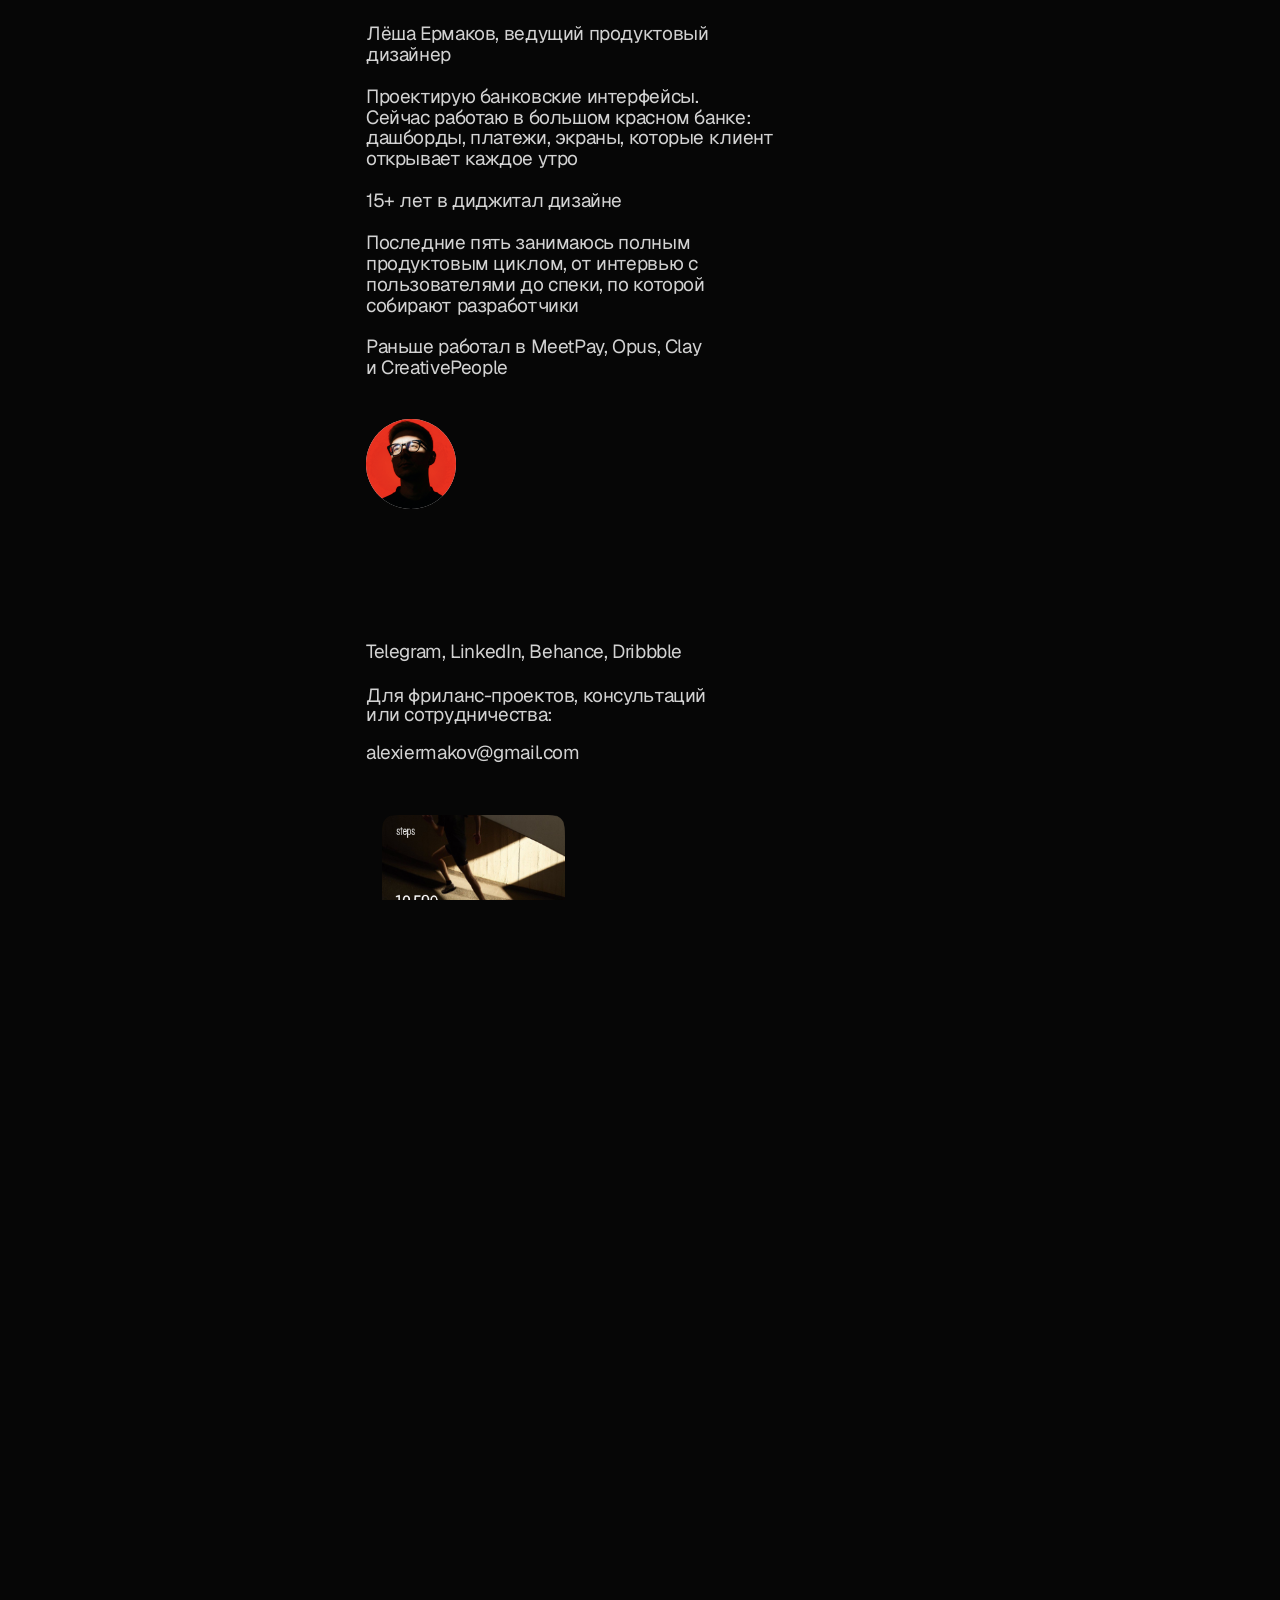
==== commit 2ba2ef82: "Money and To Do finance cards with Liquid Glass, interactive chart - Money card: glass lens on the c" ====
--- a/index.html
+++ b/index.html
@@ -32,8 +32,8 @@
   <link rel="preconnect" href="https://fonts.gstatic.com" crossorigin>
   <link href="https://fonts.googleapis.com/css2?family=Geist:wght@400&family=Host+Grotesk:wght@400;500&family=Atkinson+Hyperlegible+Mono:wght@500&family=Wix+Madefor+Text:wght@500;600&family=Manrope:wght@500;600;700&family=DM+Mono:wght@500&display=swap" rel="stylesheet">
   <link rel="preload" href="assets/fonts/lebowski-regular.woff2" as="font" type="font/woff2" crossorigin>
-  <link rel="stylesheet" href="styles.css?v=5">
-  <link rel="stylesheet" href="cards.css?v=31">
+  <link rel="stylesheet" href="styles.css?v=6">
+  <link rel="stylesheet" href="cards.css?v=60">
 
   <script type="application/ld+json">
   {
@@ -242,6 +242,63 @@
           <img src="assets/cards/wolves.jpg" alt="" loading="lazy">
         </div>
 
+        <!-- Money and To Do (Figma: "Money" and "Дела на сегодня" in Desktop 8–9) -->
+        <div class="item card money" id="money" role="group" tabindex="0" aria-label="Виджет баланса: 2 671 888,19 долларов, плюс 3,43%. Стрелками влево и вправо можно двигать указатель по графику">
+          <!-- What the card's glass refracts (Figma GLASS: refraction .4, depth 35.9, dispersion .55) -->
+          <div class="money__under" data-glass="0.4 35.89 0.55" data-glass-radius="31.9">
+            <img class="money__base" src="assets/finance/money-base.svg" alt="">
+            <i class="money__glow"></i>
+            <span class="money__chart"><i class="money__area"></i><img src="assets/finance/money-chart.svg" alt=""></span>
+            <i class="money__head"></i>
+          </div>
+          <i class="money__glass"></i>
+          <div class="money__title">
+            <span class="fin-label">Money</span>
+            <div class="money__figures">
+              <span class="fin-amount"><span class="fin-dim">$</span><span class="money__int">2 671 888</span><span class="fin-dim money__cents">,19</span></span>
+              <span class="money__delta">+<span class="money__pct">3,43</span>%<img src="assets/finance/arrow-up.svg" alt=""></span>
+            </div>
+          </div>
+          <img class="money__info" src="assets/finance/info.svg" alt="">
+          <div class="money__timeline">
+            <span>May</span><span>June</span><span>July</span><span>Aug</span><span>Sept</span><span>Oct</span>
+          </div>
+          <!-- Chart indicator: a ring at rest; on hover / drag / arrow keys it becomes a glass
+               bead (Figma GLASS: refraction .68, dispersion .71) with guide lines -->
+          <div class="money__pointer" aria-hidden="true">
+            <i class="money__guide money__guide--top"></i>
+            <i class="money__guide money__guide--bottom"></i>
+            <i class="money__ring"></i>
+            <span class="money__bead">
+              <span class="money__bead-lens"><img src="assets/finance/money-chart.svg" alt=""></span>
+              <span class="money__bead-rim"><img src="assets/finance/money-chart.svg" alt=""></span>
+              <i class="money__bead-glass"></i>
+            </span>
+          </div>
+        </div>
+
+        <div class="item card todo" id="todo" role="img" aria-label="Виджет задач: оплатить кредит 1 184 602,40 долларов, нужно ваше действие">
+          <i class="todo__plate todo__plate--back"></i>
+          <i class="todo__plate todo__plate--mid"></i>
+          <div class="todo__card">
+            <div class="todo__under" data-glass="0.4 35.04 0.55" data-glass-radius="31.145">
+              <img class="todo__base" src="assets/finance/todo-base.svg" alt="">
+              <i class="todo__glow"></i>
+            </div>
+            <i class="todo__glass"></i>
+            <span class="fin-label todo__name">To Do</span>
+            <div class="todo__title">
+              <span class="fin-amount"><span class="fin-dim">$</span>1 184 602<span class="fin-dim">,40</span></span>
+              <span class="fin-label">Pay for credit</span>
+            </div>
+            <div class="todo__action">
+              <img src="assets/finance/warning.svg" alt="">
+              <span>Need your action</span>
+              <img src="assets/finance/chevron-right.svg" alt="">
+            </div>
+          </div>
+        </div>
+
         <!-- Intro: text leaves, photo slides to the right corner, contacts stay -->
         <section class="item intro" id="intro">
           <div class="text">
@@ -280,8 +337,8 @@
       a.textContent = e;
     });
   </script>
-  <script src="cards.js?v=14"></script>
-  <script src="scroll.js?v=3"></script>
+  <script src="cards.js?v=23"></script>
+  <script src="scroll.js?v=10"></script>
   <script src="glitch.js?v=9"></script>
 </body>
 </html>
--- a/styles.css
+++ b/styles.css
@@ -220,4 +220,14 @@
   .card {
     align-self: center;
   }
-}
+
+  /* The Glass card paints a page-coloured backdrop 80px past its edges (for its blend
+     layers); in the column that would cover the bottom of the phone above it */
+  .item {
+    z-index: 1;
+  }
+
+  .ai {
+    z-index: 0;
+  }
+}
--- a/cards.css
+++ b/cards.css
@@ -1945,3 +1945,507 @@
   height: 395.092px;
   object-fit: cover;
 }
+
+/* ---------- Finance widgets: Money and To Do (Figma "Test", 35:674) ---------- */
+
+.fin-label {
+  font: 400 14.355px/normal "Geist", sans-serif;
+  color: rgba(255, 255, 255, 0.8);
+  white-space: nowrap;
+}
+
+.fin-amount {
+  font: 400 28.71px/normal "Geist", sans-serif;
+  color: #fff;
+  white-space: nowrap;
+  font-variant-numeric: tabular-nums;
+}
+
+.fin-dim {
+  opacity: 0.5;
+}
+
+/* The card glass (Figma GLASS, light angle 0, intensity .8). The lens itself is an SVG
+   filter on the __under layer (cards.js); this layer adds what light does on the glass:
+   the dark hairline, the faint radial sheen, specular light catching the rim — brightest
+   at the top corners, softer at the bottom ones — and the thin light line at the bottom. */
+.money__glass,
+.todo__glass {
+  position: absolute;
+  inset: 0;
+  border-radius: inherit;
+  background: radial-gradient(100% 100% at 50% 0%, rgba(0, 0, 0, 0.1), rgba(0, 0, 0, 0.02) 71%, rgba(255, 255, 255, 0.01));
+  /* the dark hairline sits outside, like Figma's OUTSIDE stroke */
+  box-shadow: 0 0 0 var(--hairline, 0.798px) rgba(16, 16, 16, 0.8), inset 0 -1.595px 1.595px rgba(255, 255, 255, 0.1);
+  pointer-events: none;
+}
+
+.money__glass::after,
+.todo__glass::after {
+  content: "";
+  position: absolute;
+  inset: 0;
+  border-radius: inherit;
+  padding: 1px;
+  /* Specular light on the rim: hot at the two top corners, a faint line between them,
+     almost nothing down the sides, a little again at the bottom corners */
+  background:
+    radial-gradient(46px 56px at 0 0, rgba(255, 255, 255, 0.95), rgba(255, 255, 255, 0.25) 45%, transparent 75%),
+    radial-gradient(46px 56px at 100% 0, rgba(255, 255, 255, 0.95), rgba(255, 255, 255, 0.25) 45%, transparent 75%),
+    radial-gradient(40px 40px at 0 100%, rgba(255, 255, 255, 0.22), transparent 75%),
+    radial-gradient(40px 40px at 100% 100%, rgba(255, 255, 255, 0.22), transparent 75%),
+    linear-gradient(to bottom, rgba(255, 255, 255, 0.12), transparent 12%);
+  background-origin: border-box;
+  background-repeat: no-repeat;
+  -webkit-mask: linear-gradient(#000 0 0) content-box, linear-gradient(#000 0 0);
+  -webkit-mask-composite: xor;
+  mask: linear-gradient(#000 0 0) content-box exclude, linear-gradient(#000 0 0);
+}
+
+/* Light the glass gathers inside the rim: a soft top sheen and the coloured glow
+   of what lies under the bottom edge (green under Money, gold under To Do) */
+.money__glass::before,
+.todo__glass::before {
+  content: "";
+  position: absolute;
+  inset: 0;
+  border-radius: inherit;
+  /* gradients, not inset shadows: a blurred inset shadow leaks up the sides too */
+  background:
+    linear-gradient(to top, var(--edge-glow), transparent 9px),
+    linear-gradient(to bottom, rgba(255, 255, 255, 0.1), transparent 3px);
+}
+
+.money__glass { --edge-glow: transparent; }
+
+/* Money's bottom band: green light gathered along the bottom rim. An inset shadow cast
+   from below follows the card's smoothed corners, so the band's top edge rises along
+   them — the edge distortion of Figma's glass. It sits on the glass, not under the
+   lens: bent by the lens, a coloured edge splits into a teal stripe. (The exported
+   base shelf drew a flat, straight edge here instead.) */
+.money__glass::before {
+  background: linear-gradient(to bottom, rgba(255, 255, 255, 0.1), transparent 3px);
+  /* soft band, then the rim catching light along the bottom — as a blurred inset
+     shadow it follows the smoothed corners and fades up them (the rim ring above is
+     a rectangle cut-out, which thickens at the corners and steps where they end) */
+  box-shadow:
+    inset 0 -17px 16px -7px rgba(88, 130, 66, 0.45),
+    inset 0 -6px 8px -4px rgba(150, 195, 120, 0.28),
+    inset 0 -1px 1.2px rgba(225, 240, 220, 0.45);
+}
+
+.todo__glass { --edge-glow: rgba(230, 203, 127, 0.5); }
+
+/* Everything the glass refracts. Opaque, so the lens has real pixels to bend. */
+.money__under,
+.todo__under {
+  position: absolute;
+  inset: 0;
+  overflow: hidden;
+  background: var(--bg, #070707);
+}
+
+.money {
+  width: 300px;
+  height: 319px;
+  border-radius: 31.9px;
+  overflow: hidden;
+}
+
+.money > *,
+.money__under > *,
+.todo > *,
+.todo__card > *,
+.todo__under > * {
+  position: absolute;
+}
+
+/* Under Figma's glass the base shelf keeps its shape but loses the hard edge */
+/* Its flat shelf would draw a straight edge across the band, so Money uses only the
+   glass's bottom band (.money__glass::before) */
+.money .money__base {
+  display: none;
+  left: 5.58px;
+  top: 253.61px;
+  width: 289.491px;
+  height: 51.187px;
+}
+
+.money__glow {
+  inset: 0;
+  background: url("data:image/svg+xml;utf8,<svg viewBox='0 0 300.66 319' xmlns='http://www.w3.org/2000/svg' preserveAspectRatio='none'><rect width='100%' height='100%' fill='url(%23g)'/><defs><radialGradient id='g' gradientUnits='userSpaceOnUse' cx='0' cy='0' r='10' gradientTransform='matrix(-29.268 31.9 -30.066 -27.585 300.66 0)'><stop stop-color='rgba(14,14,14,0)' offset='0'/><stop stop-color='rgba(0,0,0,0.2)' offset='0.65'/><stop stop-color='rgba(19,64,26,0.275)' offset='0.7375'/><stop stop-color='rgba(37,128,52,0.35)' offset='0.825'/><stop stop-color='rgba(56,191,78,0.425)' offset='0.9125'/><stop stop-color='rgba(74,255,104,0.5)' offset='1'/></radialGradient></defs></svg>") 0 0 / 100% 100%;
+  filter: blur(31.9px);
+  opacity: 0.2;
+}
+
+.money__chart {
+  left: -6.38px;
+  top: 160.7px;
+  width: 310.228px;
+  height: 187.811px;
+}
+
+.money__chart img,
+.money__area {
+  position: absolute;
+  inset: -0.85% -0.51%;
+  width: auto;
+  height: auto;
+}
+
+/* The chart line is glass in Figma: a saturated green that glows onto the card */
+.money__chart img {
+  filter: saturate(1.35) drop-shadow(0 0 5px rgba(85, 255, 142, 0.45));
+}
+
+/* The area under the line (its Figma fill; the SVG export dropped it) */
+.money__area {
+  clip-path: path("M1.595 97.4562H20.8406C29.9115 97.4562 34.4469 97.4562 38.6192 96.2852C39.9989 95.898 41.3397 95.4179 42.629 94.8495C46.5281 93.1305 49.6897 90.3746 56.0128 84.8628L74.8111 68.4764C81.1341 62.9647 84.2958 60.2087 88.1948 58.4897C89.4841 57.9213 90.825 57.4412 92.2046 57.054C96.3769 55.883 100.912 55.883 109.983 55.883H111.742C120.788 55.883 125.311 55.883 129.473 54.718C130.85 54.3327 132.188 53.855 133.475 53.2894C137.366 51.5789 140.526 48.836 146.844 43.3506L155.218 36.0811C161.537 30.5954 164.696 27.8525 168.587 26.142C169.874 25.5764 171.212 25.0987 172.589 24.7134C176.751 23.5484 181.274 23.5484 190.32 23.5484H211.634C216.049 23.5484 218.257 23.5484 220.411 23.8425C221.883 24.0436 223.334 24.3468 224.748 24.7491C226.816 25.3375 228.771 26.2076 232.68 27.9476C245.88 33.8238 252.481 36.7619 259.08 36.8093C263.535 36.8412 267.931 35.9471 271.884 34.2052C286.023 27.974 298.514 10.7532 311.823 1.595V189.406H1.595Z");
+  background: linear-gradient(to bottom, rgba(106, 237, 147, 0.18), rgba(60, 135, 84, 0) 45%);
+  opacity: 0.6;
+}
+
+.money__title {
+  left: 0;
+  top: 25.52px;
+  padding: 0 19.14px;
+  display: flex;
+  flex-direction: column;
+  gap: 6.38px;
+}
+
+.money__figures {
+  display: flex;
+  flex-direction: column;
+  gap: 0.798px;
+}
+
+.money__delta {
+  display: flex;
+  align-items: center;
+  font: 400 14.355px/normal "Geist", sans-serif;
+  color: #00e029;
+  opacity: 0.8;
+}
+
+.money__delta img {
+  width: 15.95px;
+  height: 15.95px;
+}
+
+.money__info {
+  left: 259.19px;
+  top: 22.33px;
+  width: 19.14px;
+  height: 19.14px;
+  opacity: 0.5;
+}
+
+.money__timeline {
+  left: calc(50% + 0.33px);
+  top: 274.34px;
+  width: 262.378px;
+  transform: translateX(-50%);
+  display: flex;
+}
+
+.money__timeline span {
+  flex: 1;
+  text-align: center;
+  font: 600 9.57px/12.76px -apple-system, "SF Pro Text", "Geist", sans-serif;
+  color: #fff;
+}
+
+/* ---------- Chart indicator ----------
+   One point on the line, at (--px, --py) in card px, moved by cards.js as you hover,
+   drag or use the arrow keys. At rest it is a plain ring; while you interact it turns
+   into the glass bead with its guide lines (dashed above, solid below). */
+.money__pointer {
+  --px: 172.26px;
+  --py: 183.42px;
+  inset: 0;
+  pointer-events: none;
+}
+
+.money__pointer > * {
+  position: absolute;
+}
+
+.money__guide {
+  left: calc(var(--px) - 0.8px);
+  width: 1.6px;
+  opacity: 0;
+  transition: opacity 0.3s ease-out;
+}
+
+.money__guide--top {
+  top: 116.43px;
+  height: max(0px, calc(var(--py) - 16px - 2px - 116.43px));
+  background: radial-gradient(circle, rgba(91, 247, 142, 0.5) 0.75px, transparent 0.85px) 0 100% / 1.6px 5.76px repeat-y;
+  -webkit-mask: linear-gradient(to top, #000, transparent);
+  mask: linear-gradient(to top, #000, transparent);
+}
+
+.money__guide--bottom {
+  top: calc(var(--py) + 16px);
+  height: max(0px, calc(277.5px - var(--py) - 16px));
+  background: linear-gradient(to bottom, rgba(90, 251, 143, 0.5), rgba(90, 251, 143, 0.5) 40%, rgba(255, 255, 255, 0));
+}
+
+/* Resting state: a light ring sitting on the line, with the line's glow under it */
+.money__ring {
+  left: calc(var(--px) - 8.5px);
+  top: calc(var(--py) - 8.5px);
+  width: 17px;
+  height: 17px;
+  box-sizing: border-box;
+  border-radius: 50%;
+  border: 3.4px solid #d9d9d9;
+  background: #000;
+  box-shadow: 0 0 12px 5px rgba(74, 255, 104, 0.16);
+  transition: opacity 0.25s ease-out, transform 0.45s cubic-bezier(0.34, 1.7, 0.5, 1);
+}
+
+/* The glass bead (Figma GLASS, refraction .68): a little lens over the chart. Inside it
+   copies of the chart are magnified about its centre and squeezed at the rim, so the
+   line swells and bends like through a drop of water; the surface adds the light. */
+.money__bead {
+  left: calc(var(--px) - 15.95px);
+  top: calc(var(--py) - 15.95px);
+  width: 31.9px;
+  height: 31.9px;
+  border-radius: 50%;
+  opacity: 0;
+  transform: scale(0.5);
+  transition: opacity 0.25s ease-out, transform 0.5s cubic-bezier(0.34, 1.7, 0.5, 1);
+}
+
+.money[data-active] .money__guide,
+.money[data-active] .money__bead {
+  opacity: 1;
+}
+
+.money[data-active] .money__bead {
+  transform: none;
+}
+
+.money[data-active] .money__ring {
+  opacity: 0;
+  transform: scale(1.6);
+}
+
+.money__bead > * {
+  position: absolute;
+  inset: 0;
+  border-radius: 50%;
+}
+
+/* Opaque, so it hides the line beneath; the copies inside show it refracted */
+.money__bead-lens,
+.money__bead-rim {
+  overflow: hidden;
+}
+
+.money__bead-lens {
+  background: var(--bg, #060606);
+}
+
+/* Chart copies placed exactly over the chart below (card → bead coordinates,
+   following --px / --py).
+   The middle sees it magnified; the rim sees it squeezed and shifted, which is
+   what makes a glass bead read as glass: the line breaks and bends at the edge. */
+.money__bead img {
+  position: absolute;
+  left: calc(7.99px - var(--px));
+  top: calc(175.05px - var(--py));
+  width: 313.418px;
+  height: 191.001px;
+  transform-origin: calc(var(--px) + 7.96px) calc(var(--py) - 159.1px);
+}
+
+.money__bead-lens img {
+  transform: scale(1.5);
+  filter: saturate(1.35) drop-shadow(0 0 4px rgba(85, 255, 142, 0.5));
+}
+
+.money__bead-rim {
+  -webkit-mask: radial-gradient(circle closest-side, transparent 55%, #000 92%);
+  mask: radial-gradient(circle closest-side, transparent 55%, #000 92%);
+  background: var(--bg, #060606);
+}
+
+.money__bead-rim img {
+  transform: translateY(-1.2px) scale(0.82);
+  filter: saturate(1.3) drop-shadow(0.7px 0 0 rgba(255, 60, 120, 0.55)) drop-shadow(-0.7px 0 0 rgba(60, 140, 255, 0.55));
+}
+
+/* The glass surface: dark hairline, thick-glass edge, a darker lower half,
+   a bright specular crescent top-left and the caustic glow inside the bottom rim */
+.money__bead-glass {
+  background:
+    radial-gradient(42% 20% at 40% 14%, rgba(255, 255, 255, 0.8), rgba(255, 255, 255, 0) 100%),
+    radial-gradient(70% 40% at 50% 92%, rgba(130, 255, 170, 0.28), rgba(130, 255, 170, 0) 100%),
+    linear-gradient(to bottom, rgba(0, 0, 0, 0) 45%, rgba(2, 18, 8, 0.45));
+  box-shadow:
+    0 0 0 0.24px rgba(0, 0, 0, 0.6),
+    0 2px 5px rgba(0, 0, 0, 0.45),
+    inset 0 0 0 0.6px rgba(225, 240, 230, 0.4),
+    inset 0.8px 1px 1px rgba(255, 255, 255, 0.7),
+    inset -0.6px -1px 1.2px rgba(150, 255, 185, 0.45),
+    inset 0 0 5px 1.5px rgba(0, 0, 0, 0.35);
+}
+
+/* ---------- Money intro: numbers count up, the line draws itself, the bead lands ---------- */
+
+/* Leading glow riding the tip of the line while it draws (placed by cards.js) */
+.money__head {
+  position: absolute;
+  left: -6.38px; /* the chart box's origin; cards.js moves it along the line */
+  top: 160.7px;
+  width: 26px;
+  height: 26px;
+  margin: -13px 0 0 -13px;
+  border-radius: 50%;
+  background: radial-gradient(circle, rgba(230, 255, 235, 0.95) 0 9%, rgba(110, 255, 150, 0.55) 22%, rgba(85, 255, 142, 0) 70%);
+  opacity: 0;
+  pointer-events: none;
+}
+
+.money__chart {
+  --draw: 1;
+  clip-path: inset(-20px calc((1 - var(--draw)) * 100%) -20px -20px);
+}
+
+/* Until the line has drawn itself the indicator is hidden; then the ring pops in */
+.money__pointer {
+  transition: opacity 0.4s ease-out, transform 0.6s cubic-bezier(0.34, 1.7, 0.5, 1);
+}
+
+.money[data-intro="wait"] .money__pointer {
+  opacity: 0;
+  transform: scale(0.6);
+  transform-origin: var(--px) var(--py);
+  transition: none;
+}
+
+/* The chart is a control: horizontal drags move the indicator, vertical ones scroll */
+.money {
+  touch-action: pan-y;
+  cursor: default;
+}
+
+.money[data-active] {
+  cursor: ew-resize;
+}
+
+.money:focus-visible {
+  outline: 1px solid rgba(91, 247, 142, 0.6);
+  outline-offset: 3px;
+}
+
+/* To Do: the card with two receding plates behind it (a stack of tasks) */
+.todo {
+  width: 306px;
+  height: 308px;
+}
+
+.todo__plate {
+  border-radius: 21.802px;
+}
+
+.todo__plate--back {
+  left: 32.7px;
+  top: 259.28px;
+  width: 240.595px;
+  height: 33.481px;
+  opacity: 0.7;
+  background: linear-gradient(to top, rgba(255, 255, 255, 0.2), rgba(153, 153, 153, 0) 96.5%);
+}
+
+.todo__plate--mid {
+  left: 18.69px;
+  top: 225.8px;
+  width: 268.626px;
+  height: 60.733px;
+  border-radius: 26px;
+  opacity: 0.8;
+  background: linear-gradient(to top, rgba(255, 255, 255, 0.3), transparent);
+}
+
+.todo__card {
+  left: 6.23px;
+  top: 15.57px;
+  width: 293.542px;
+  height: 264.733px;
+  border-radius: 31.145px;
+  overflow: hidden;
+}
+
+.todo__base {
+  left: 50%;
+  bottom: 13.85px;
+  width: 293.541px;
+  height: 49.976px;
+  transform: translateX(-50%);
+}
+
+.todo__glow {
+  inset: 0;
+  background: url("data:image/svg+xml;utf8,<svg viewBox='0 0 293.54 264.73' xmlns='http://www.w3.org/2000/svg' preserveAspectRatio='none'><rect width='100%' height='100%' fill='url(%23g)'/><defs><radialGradient id='g' gradientUnits='userSpaceOnUse' cx='0' cy='0' r='10' gradientTransform='matrix(0 33.687 -37.353 0 147.16 0)'><stop stop-color='rgba(11,1,2,1)' offset='0'/><stop stop-color='rgba(0,0,0,1)' offset='0.65'/><stop stop-color='rgba(7,6,4,0.98438)' offset='0.66094'/><stop stop-color='rgba(14,13,8,0.96875)' offset='0.67187'/><stop stop-color='rgba(29,25,16,0.9375)' offset='0.69375'/><stop stop-color='rgba(58,51,32,0.875)' offset='0.7375'/><stop stop-color='rgba(86,76,48,0.8125)' offset='0.78125'/><stop stop-color='rgba(115,102,64,0.75)' offset='0.825'/><stop stop-color='rgba(173,152,95,0.625)' offset='0.9125'/><stop stop-color='rgba(230,203,127,0.5)' offset='1'/></radialGradient></defs></svg>") 0 0 / 100% 100%;
+  filter: blur(31.145px);
+}
+
+.todo__glass {
+  --hairline: 0.779px;
+}
+
+.todo__name {
+  left: 18.69px;
+  top: 24.92px;
+}
+
+.todo__title {
+  left: 0;
+  top: 65.4px;
+  padding: 0 18.687px;
+  display: flex;
+  flex-direction: column;
+  gap: 3.115px;
+}
+
+.todo__action {
+  left: 18.69px;
+  top: 223.47px;
+  width: 256.168px;
+  display: flex;
+  align-items: center;
+  gap: 6.229px;
+  font: 400 14.015px/normal "Geist", sans-serif;
+  color: #ea8313;
+}
+
+.todo__action img {
+  width: 18.687px;
+  height: 18.687px;
+}
+
+/* Figma corner smoothing 80% */
+@supports (corner-shape: superellipse(2)) {
+  .money,
+  .money__glass,
+  .money__glass::before,
+  .money__glass::after,
+  .money__under {
+    border-radius: 57.42px;
+    corner-shape: superellipse(1.96);
+  }
+
+  .todo__card,
+  .todo__glass,
+  .todo__glass::before,
+  .todo__glass::after,
+  .todo__under {
+    border-radius: 56.06px;
+    corner-shape: superellipse(1.96);
+  }
+}
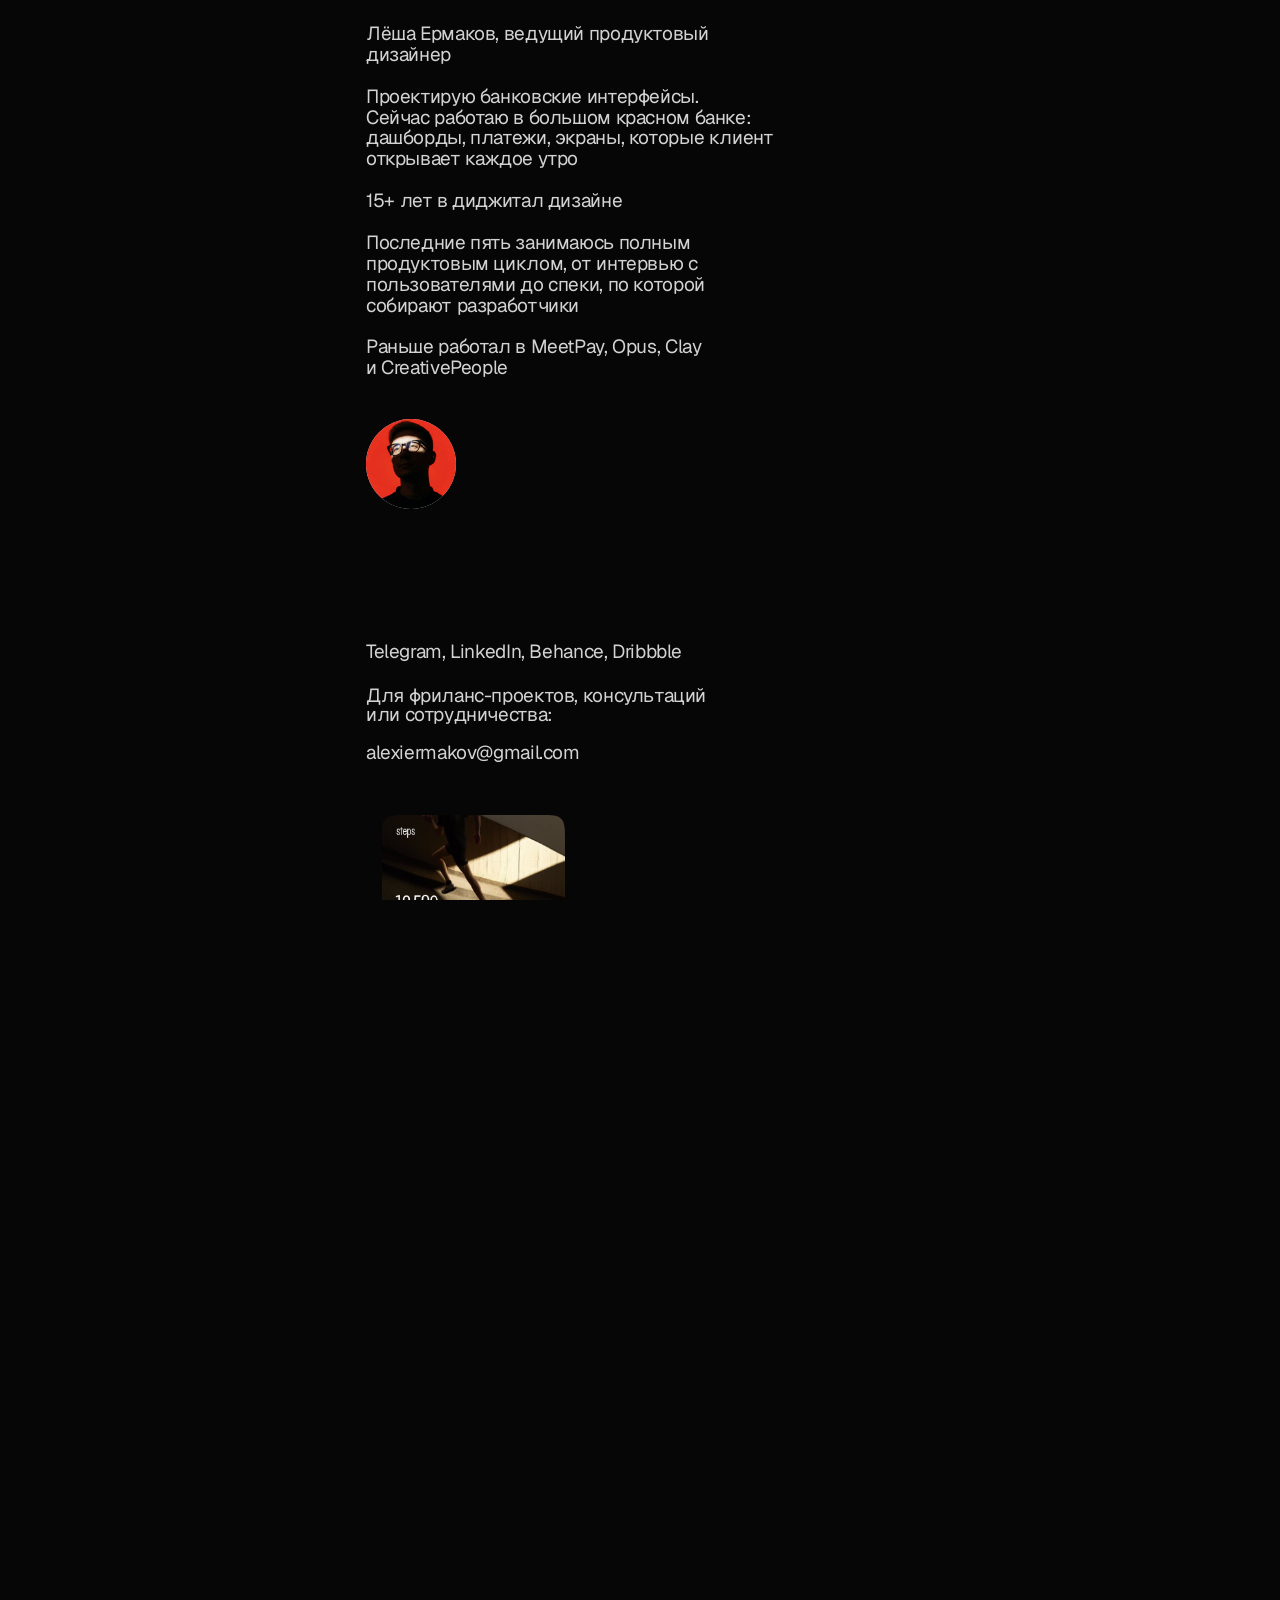
==== commit 02a847bc: "First screen entrance, pulsing withdraw card, smoothed corners - Entrance: text appears line by line" ====
--- a/index.html
+++ b/index.html
@@ -32,8 +32,16 @@
   <link rel="preconnect" href="https://fonts.gstatic.com" crossorigin>
   <link href="https://fonts.googleapis.com/css2?family=Geist:wght@400&family=Host+Grotesk:wght@400;500&family=Atkinson+Hyperlegible+Mono:wght@500&family=Wix+Madefor+Text:wght@500;600&family=Manrope:wght@500;600;700&family=DM+Mono:wght@500&display=swap" rel="stylesheet">
   <link rel="preload" href="assets/fonts/lebowski-regular.woff2" as="font" type="font/woff2" crossorigin>
-  <link rel="stylesheet" href="styles.css?v=6">
-  <link rel="stylesheet" href="cards.css?v=60">
+  <link rel="stylesheet" href="styles.css?v=8">
+  <script>
+    // Hide the first screen until intro.js plays its entrance (skipped for reduced motion);
+    // if the script never runs, the page shows itself after a few seconds anyway
+    if (!matchMedia('(prefers-reduced-motion: reduce)').matches) {
+      document.documentElement.classList.add('reveal');
+      setTimeout(function () { document.documentElement.classList.remove('reveal', 'reveal-go'); }, 6000);
+    }
+  </script>
+  <link rel="stylesheet" href="cards.css?v=71">
 
   <script type="application/ld+json">
   {
@@ -66,7 +74,7 @@
           <span class="steps__value" data-count="12,590">12,590</span>
         </div>
 
-        <div class="item card phone" id="phone" role="img" aria-label="Экран приложения для фокуса">
+        <div class="item card phone" id="phone" role="group" aria-label="Экран приложения для фокуса">
           <img class="phone__shadow" src="assets/cards/iphone-shadow.png" alt="" loading="lazy">
           <img class="phone__frame" src="assets/cards/iphone-frame.png" alt="" loading="lazy">
           <div class="phone__under"></div>
@@ -103,7 +111,7 @@
             </div>
             <span class="ph-task">Enter task name</span>
             <span class="ph-circle ph-invite"><img src="assets/cards/person.svg" alt=""></span>
-            <div class="ph-picker">
+            <div class="ph-picker" role="slider" tabindex="0" aria-orientation="vertical" aria-label="Длительность фокуса, минуты" aria-valuemin="5" aria-valuemax="120" aria-valuenow="25" aria-valuetext="25 min">
               <div class="ph-picker__main"><span class="ph-picker__num">25</span><span class="ph-picker__unit">min</span></div>
               <span class="ph-picker__alt ph-picker__alt--top">30</span>
               <i class="ph-picker__fade ph-picker__fade--top"></i>
@@ -171,7 +179,7 @@
           <button class="ai__devil" type="button" aria-label="Вернуть окно"></button>
         </form>
 
-        <div class="item card trade" id="trade" role="img" aria-label="Форма сделки">
+        <div class="item card trade" id="trade" role="group" aria-label="Форма сделки">
           <i class="trade__grab"></i>
           <div class="trade__top">
             <div class="trade__seg"><span class="is-active">Long</span><span>Short</span></div>
@@ -179,25 +187,25 @@
           </div>
           <div class="trade__body">
             <span class="trade__label">Risk</span>
-            <div class="trade__input"><span>250</span><span>USDC</span></div>
-            <div class="trade__slider">
+            <div class="trade__input"><span class="trade__value">250</span><span>USDC</span></div>
+            <div class="trade__slider" role="slider" tabindex="0" aria-label="Риск, USDC" aria-valuemin="10" aria-valuemax="1250" aria-valuenow="250">
               <div class="trade__track"><span class="trade__dots"></span></div>
               <i class="trade__fill"></i>
               <i class="trade__knob"></i>
             </div>
-            <p class="trade__hint">This trade risks<b> 250 USDC</b> of your<b> account</b></p>
+            <p class="trade__hint">This trade risks<b> <span class="trade__value">250</span> USDC</b> of your<b> account</b></p>
           </div>
           <span class="trade__buy">Market Buy BTC<img src="assets/cards/btn-icon.svg" alt=""></span>
         </div>
 
-        <div class="item card bars" id="bars" role="img" aria-label="Выбор уровня риска">
+        <div class="item card bars" id="bars" role="group" aria-label="Выбор уровня риска">
           <div class="bars__head"><span>Risk</span><span class="bars__pct">5%</span></div>
-          <div class="bars__row">
+          <div class="bars__row" role="slider" tabindex="0" aria-label="Риск, % счёта" aria-valuemin="0" aria-valuemax="100" aria-valuenow="5" aria-valuetext="5%">
             <i style="height:13px;background:#87f840"></i><i style="height:15px;background:#a5f930"></i><i style="height:17px;background:#a5f930"></i><i style="height:21px;background:#e1fd10"></i>
             <span class="bars__pointer"><span><img src="assets/cards/pointer.svg" alt=""></span></span>
           </div>
           <div class="bars__chips"><span>0%</span><span>10%</span><span>20%</span><span>50%</span><span>MAX</span></div>
-          <p class="bars__hint">This trade risks<b> 14% ($500)</b> of your<b> account</b></p>
+          <p class="bars__hint">This trade risks<b> <span class="bars__risk">14% ($500)</span></b> of your<b> account</b></p>
         </div>
 
         <div class="item card margin" id="margin" role="img" aria-label="Карточка маржи">
@@ -223,7 +231,7 @@
           </div>
         </div>
 
-        <div class="item card withdraw" id="withdraw" role="img" aria-label="Виджет вывода средств">
+        <div class="item card withdraw" id="withdraw" role="img" aria-label="Виджет вывода средств" data-smooth-radius="33.825">
           <span class="withdraw__glow"><img src="assets/cards/withdraw-glow.svg" alt=""></span>
           <img class="withdraw__icon" src="assets/cards/withdraw-icon.svg" alt="">
           <span class="withdraw__sum">320 000 ₽</span>
@@ -231,14 +239,18 @@
           <span class="withdraw__progress"><i></i><i></i></span>
         </div>
 
-        <div class="item card streak" id="streak" role="img" aria-label="Виджет тренировок">
+        <div class="item card streak" id="streak" role="group" aria-label="Виджет тренировок" data-smooth-radius="33.159">
           <span class="streak__label" style="top:32.4px">workouts</span>
-          <span class="streak__num">12</span>
-          <span class="streak__label" style="top:140.99px">day streak</span>
-          <span class="streak__plus"><i></i><i></i></span>
-        </div>
-
-        <div class="item card wolves" id="wolves" role="img" aria-label="Иллюстрация">
+          <span class="streak__num" aria-live="polite">12</span>
+          <span class="streak__label" style="top:150.99px">day streak</span>
+          <!-- The plus is an SVG: two 1.66px bars drawn by CSS landed on different
+               subpixels inside the scaled, moving card and came out crooked -->
+          <button class="streak__plus" type="button" aria-label="Добавить тренировку">
+            <svg viewBox="0 0 14 14" aria-hidden="true"><path d="M7 .4v13.2M.4 7h13.2"/></svg>
+          </button>
+        </div>
+
+        <div class="item card wolves" id="wolves" role="img" aria-label="Иллюстрация" data-smooth-radius="39.509">
           <img src="assets/cards/wolves.jpg" alt="" loading="lazy">
         </div>
 
@@ -337,7 +349,8 @@
       a.textContent = e;
     });
   </script>
-  <script src="cards.js?v=23"></script>
+  <script src="intro.js?v=1"></script>
+  <script src="cards.js?v=29"></script>
   <script src="scroll.js?v=10"></script>
   <script src="glitch.js?v=9"></script>
 </body>
--- a/styles.css
+++ b/styles.css
@@ -231,3 +231,55 @@
     z-index: 0;
   }
 }
+
+/* ---------- First screen entrance (intro.js) ----------
+   Words rise out of a blur line by line, the photo settles in, and the first widget
+   floats up from below after the last line. html.reveal = waiting, reveal-go = playing. */
+.rv-w {
+  display: inline-block;
+}
+
+.reveal .rv-w {
+  opacity: 0;
+  transform: translateY(0.45em);
+  filter: blur(6px);
+}
+
+.reveal.reveal-go .rv-w {
+  opacity: 1;
+  transform: none;
+  filter: blur(0);
+  transition: opacity 0.7s ease-out, transform 0.7s cubic-bezier(0.2, 0.8, 0.2, 1), filter 0.7s ease-out;
+}
+
+/* Until the words are wrapped, keep the text blocks themselves hidden */
+.reveal:not(.reveal-go) #intro .text,
+.reveal:not(.reveal-go) #contacts {
+  visibility: hidden;
+}
+
+/* The photo rises from below. Only translate: the individual scale property is applied
+   after scroll.js's translate3d, so it scaled the photo's position too and the photo
+   swept in from the side. */
+.reveal .avatar {
+  opacity: 0;
+  translate: 0 28px;
+}
+
+.reveal.reveal-go .avatar {
+  opacity: 1;
+  translate: 0 0;
+  transition: opacity 0.7s ease-out, translate 0.9s cubic-bezier(0.22, 1.2, 0.36, 1);
+}
+
+/* translate, not transform: scroll.js owns the widget's transform */
+.reveal #steps {
+  opacity: 0;
+  translate: 0 160px;
+}
+
+.reveal.reveal-go #steps {
+  opacity: 1;
+  translate: 0 0;
+  transition: opacity 0.6s ease-out, translate 1s cubic-bezier(0.22, 1.2, 0.36, 1);
+}
--- a/cards.css
+++ b/cards.css
@@ -155,7 +155,7 @@
   background: #000;
   border-radius: 34px;
   overflow: hidden;
-  font-size: 8.117px;
+  font-size: 9.991px; /* the profile name's size; only the tab bar stays smaller */
   line-height: normal;
   white-space: nowrap;
 }
@@ -436,6 +436,33 @@
   position: absolute;
 }
 
+/* The drum turns: drag it, scroll over it or use the arrow keys (cards.js).
+   --drum-y is the live offset of the numbers while it moves. */
+.ph-picker {
+  --drum-y: 0px;
+  cursor: grab;
+  touch-action: none;
+  outline: none;
+}
+
+.ph-picker.is-turning {
+  cursor: grabbing;
+}
+
+.ph-picker__main,
+.ph-picker__alt {
+  translate: 0 var(--drum-y);
+}
+
+.ph-picker.is-settling .ph-picker__main,
+.ph-picker.is-settling .ph-picker__alt {
+  transition: translate 0.35s cubic-bezier(0.34, 1.4, 0.5, 1);
+}
+
+.ph-picker:focus-visible .ph-picker__num {
+  text-shadow: 0 0 24.976px #eaffff, 0 0 2px #fff;
+}
+
 .ph-picker__main {
   left: calc(50% + 7.81px);
   top: 33.09px;
@@ -610,7 +637,7 @@
   border-radius: 31.22px;
   background: #fff;
   color: #000;
-  font-size: 9.366px;
+  font-size: 9.991px;
   font-weight: 500;
   letter-spacing: 0.281px;
   text-transform: uppercase;
@@ -624,7 +651,7 @@
   flex-direction: column;
   align-items: center;
   gap: 4.995px;
-  font-size: 7.493px;
+  font-size: 9.991px;
   font-weight: 500;
   line-height: 1.2;
 }
@@ -894,6 +921,8 @@
   inset: 0;
   overflow: hidden; /* clips the mirrored label to the capsule */
   border-radius: 999px;
+  /* clip-path also clips the filter's output (overflow doesn't in WebKit) */
+  clip-path: inset(0 round 999px);
 }
 
 /* Only the glass moves on hover/press. Scaling the whole button re-rasterised the
@@ -977,6 +1006,12 @@
   filter: var(--lens);
 }
 
+/* Without the SVG lens (Safari / iPhone, see cards.js) a plain blur frosts the shine
+   and mirrored label into the same soft glow */
+.lg-btn__under[data-soft] {
+  filter: blur(2.5px);
+}
+
 /* Interactive glass (Apple's .interactive()): on hover the whole capsule lights up
    from inside. The light is biased towards the pointer but fills the surface,
    the rim brightens and the button lifts a little; a press compresses and flares. */
@@ -1080,7 +1115,8 @@
    glass is thicker there, so the colour gets richer towards the rim, a dark band
    marks the thickness, and a crisp specular line catches the light top-left.
    No lens here (it warped the fill and the label). */
-.lg-btn--primary .lg-btn__under[data-lens] {
+.lg-btn--primary .lg-btn__under[data-lens],
+.lg-btn--primary .lg-btn__under[data-soft] {
   filter: none;
 }
 
@@ -1410,6 +1446,20 @@
   width: 237.269px;
   height: 18.637px;
   padding-left: 1.434px;
+  cursor: pointer;
+  touch-action: none; /* horizontal drags move the knob, even on touch screens */
+  outline: none;
+}
+
+/* A taller hit area than the 4px track */
+.trade__slider::before {
+  content: "";
+  position: absolute;
+  inset: -8px -6px;
+}
+
+.trade__slider:focus-visible .trade__knob {
+  box-shadow: 0 0 0 2px rgba(252, 255, 63, 0.35);
 }
 
 .trade__track {
@@ -1463,6 +1513,12 @@
   border: 1.434px solid rgba(252, 255, 63, 0.82);
   border-radius: 50%;
   background: #fff;
+  transition: transform 0.25s cubic-bezier(0.34, 1.7, 0.5, 1);
+}
+
+.trade__slider:hover .trade__knob,
+.trade__slider.is-dragging .trade__knob {
+  transform: translateY(-50%) scale(1.5);
 }
 
 .trade__hint {
@@ -1493,7 +1549,7 @@
   background: #fff;
   box-shadow: inset -0.717px 0 0.717px rgba(0, 0, 0, 0.5), inset 0.717px 0 0.717px rgba(255, 255, 255, 0.1), inset 0 0.717px 0.717px rgba(255, 255, 255, 0.2);
   color: #000;
-  font-size: 7.19px;
+  font-size: 10.752px; /* same size as "Market" */
   font-weight: 600;
   letter-spacing: -0.0719px;
 }
@@ -1501,6 +1557,68 @@
 .trade__buy img {
   width: 11.469px;
   height: 11.469px;
+}
+
+/* Hover: the button lights up (a soft white glow around it), a sheen sweeps across
+   once and the arrow lifts off, as if the order is about to go. No scaling: it
+   re-rasterises the label and the text jumps. */
+.trade__buy {
+  overflow: hidden;
+  cursor: pointer;
+  transition: box-shadow 0.35s ease-out, background-color 0.35s ease-out;
+}
+
+.trade__buy::before {
+  content: "";
+  position: absolute;
+  top: 0;
+  bottom: 0;
+  left: -40%;
+  width: 40%;
+  background: linear-gradient(100deg, transparent, rgba(0, 0, 0, 0.07) 45%, rgba(0, 0, 0, 0.07) 55%, transparent);
+  transform: translateX(0);
+  pointer-events: none;
+}
+
+.trade__buy:hover {
+  box-shadow:
+    inset -0.717px 0 0.717px rgba(0, 0, 0, 0.5),
+    inset 0.717px 0 0.717px rgba(255, 255, 255, 0.1),
+    inset 0 0.717px 0.717px rgba(255, 255, 255, 0.2),
+    0 0 18px 2px rgba(255, 255, 255, 0.22),
+    0 0 4px rgba(255, 255, 255, 0.4);
+}
+
+.trade__buy:hover::before {
+  animation: trade-sheen 0.75s ease-out;
+}
+
+.trade__buy:hover img {
+  animation: trade-lift 0.9s cubic-bezier(0.34, 1.6, 0.5, 1) infinite;
+}
+
+.trade__buy:active {
+  background: #e9e9e9;
+  transition-duration: 0.08s;
+}
+
+@keyframes trade-sheen {
+  to { transform: translateX(360%); }
+}
+
+/* The arrow icon hops up and settles, over and over while hovered */
+@keyframes trade-lift {
+  0% { transform: translateY(0); }
+  35% { transform: translateY(-2.5px); }
+  60% { transform: translateY(0.6px); }
+  100% { transform: translateY(0); }
+}
+
+@media (prefers-reduced-motion: reduce) {
+  .trade__buy:hover::before,
+  .trade__buy:hover img {
+    animation: none;
+  }
 }
 
 /* ---------- Risk bars ---------- */
@@ -1555,7 +1673,33 @@
   background: rgba(60, 60, 67, 0.38);
 }
 
+/* The row is a slider: drag along it, click a bar, or use the arrow keys */
+.bars__row {
+  cursor: pointer;
+  touch-action: none;
+  outline: none;
+}
+
+.bars__row::before {
+  content: "";
+  position: absolute;
+  inset: -22px -6px -8px;
+}
+
+.bars__row i {
+  transition: height 0.25s cubic-bezier(0.34, 1.5, 0.5, 1), background-color 0.25s ease-out;
+}
+
+.bars__row:focus-visible .bars__pointer {
+  filter: drop-shadow(0 0 3px rgba(225, 253, 16, 0.8));
+}
+
+.bars__pct {
+  transition: color 0.25s ease-out;
+}
+
 .bars__pointer {
+  transition: left 0.2s cubic-bezier(0.34, 1.4, 0.5, 1);
   position: absolute;
   left: 34px;
   top: -16.56px;
@@ -1594,6 +1738,51 @@
   background: rgba(255, 255, 255, 0.02);
   color: rgba(255, 255, 255, 0.95);
   font-weight: 600;
+}
+
+/* Hover, like the trade card's buy button: the chip lights up with a soft glow,
+   its outline brightens and a sheen sweeps across once (light, on the dark chip) */
+.bars__chips span {
+  position: relative;
+  overflow: hidden;
+  cursor: pointer;
+  transition: border-color 0.35s ease-out, box-shadow 0.35s ease-out, background-color 0.35s ease-out;
+}
+
+.bars__chips span::before {
+  content: "";
+  position: absolute;
+  top: 0;
+  bottom: 0;
+  left: -60%;
+  width: 60%;
+  background: linear-gradient(100deg, transparent, rgba(255, 255, 255, 0.16) 45%, rgba(255, 255, 255, 0.16) 55%, transparent);
+  pointer-events: none;
+}
+
+.bars__chips span:hover {
+  border-color: rgba(255, 255, 255, 0.6);
+  background-color: rgba(255, 255, 255, 0.06);
+  box-shadow: 0 0 14px 1px rgba(255, 255, 255, 0.14), inset 0 0 6px rgba(255, 255, 255, 0.08);
+}
+
+.bars__chips span:hover::before {
+  animation: chip-sheen 0.7s ease-out;
+}
+
+.bars__chips span:active {
+  background-color: rgba(255, 255, 255, 0.12);
+  transition-duration: 0.08s;
+}
+
+@keyframes chip-sheen {
+  to { transform: translateX(270%); }
+}
+
+@media (prefers-reduced-motion: reduce) {
+  .bars__chips span:hover::before {
+    animation: none;
+  }
 }
 
 .bars__hint {
@@ -1791,7 +1980,7 @@
 .withdraw {
   width: 157.285px;
   height: 162.359px;
-  border-radius: 33.825px;
+  border-radius: 33.825px; /* cards.js turns this into Figma's 80% corner smoothing */
   overflow: hidden;
   background: rgba(55, 55, 55, 0.4);
   -webkit-backdrop-filter: blur(4.228px);
@@ -1828,9 +2017,10 @@
   left: 16.91px;
   top: 64.27px;
   width: 135px;
-  font-size: 27.06px;
+  /* sized so the amount spans exactly the progress bar: equal margins left and right */
+  font-size: 25.73px;
   line-height: 1.2;
-  letter-spacing: -1.0824px;
+  letter-spacing: -0.04em;
   color: rgba(255, 255, 255, 0.94);
   white-space: nowrap;
 }
@@ -1862,6 +2052,39 @@
   box-shadow: 0 6.765px 10.147px rgba(138, 223, 154, 0.24);
 }
 
+/* The green part breathes: it brightens and glows, and the light it casts on the
+   card (.withdraw__glow) swells with it */
+.withdraw__progress i:first-child {
+  animation: withdraw-pulse 2.4s ease-in-out infinite;
+}
+
+.withdraw__glow {
+  animation: withdraw-glow 2.4s ease-in-out infinite;
+}
+
+@keyframes withdraw-pulse {
+  0%, 100% {
+    filter: brightness(1);
+    box-shadow: 0 6.765px 10.147px rgba(138, 223, 154, 0.24);
+  }
+  50% {
+    filter: brightness(1.25) saturate(1.15);
+    box-shadow: 0 6.765px 10.147px rgba(138, 223, 154, 0.24), 0 0 9px 1px rgba(90, 230, 130, 0.55);
+  }
+}
+
+@keyframes withdraw-glow {
+  0%, 100% { opacity: 0.65; transform: scale(1); }
+  50% { opacity: 1; transform: scale(1.12); }
+}
+
+@media (prefers-reduced-motion: reduce) {
+  .withdraw__progress i:first-child,
+  .withdraw__glow {
+    animation: none;
+  }
+}
+
 .withdraw__progress i:last-child {
   flex: 1;
   border-radius: 1.691px 6.765px 6.765px 1.691px;
@@ -1872,12 +2095,14 @@
 /* ---------- Streak ---------- */
 
 .streak {
+  --streak: #83ff33;
   width: 215.536px;
   height: 248.696px;
-  border-radius: 33.159px;
-  background: #83ff33;
+  border-radius: 33.159px; /* cards.js turns this into Figma's 80% corner smoothing */
+  background: var(--streak);
   overflow: hidden;
   color: #000;
+  transition: background-color 0.45s ease-out;
 }
 
 .streak > * {
@@ -1891,12 +2116,26 @@
   white-space: nowrap;
 }
 
+/* Centred, so 100+ days stay in the middle too */
 .streak__num {
-  left: 79.59px;
-  top: 105.44px;
-  transform: translateY(-50%);
+  --bump: 1.1;   /* peak scale, set per click by cards.js: faster clicks jump higher */
+  --lift: -62%;
+  left: 50%;
+  top: 115.44px;
+  transform: translate(-50%, -50%);
+  padding-left: 2.3212px; /* balances the tracking after the last digit */
   font: 500 46.423px/normal "Atkinson Hyperlegible Mono", monospace;
   letter-spacing: -2.3212px;
+}
+
+.streak__num.is-bump {
+  animation: streak-bump 0.45s cubic-bezier(0.34, 1.8, 0.5, 1);
+}
+
+@keyframes streak-bump {
+  0% { transform: translate(-50%, -50%) scale(1); }
+  35% { transform: translate(-50%, var(--lift)) scale(var(--bump)); }
+  100% { transform: translate(-50%, -50%) scale(1); }
 }
 
 .streak__plus {
@@ -1904,27 +2143,47 @@
   top: 192.32px;
   width: 36.475px;
   height: 36.475px;
+  padding: 0;
+  display: flex;
+  align-items: center;
+  justify-content: center;
+  border: 0;
   border-radius: 50%;
+  /* a darker shade of the card, whatever colour it has */
   background: #43aa00;
-}
-
-.streak__plus i {
-  position: absolute;
-  background: #fff;
-}
-
-.streak__plus i:first-child {
-  left: 17.41px;
-  top: 11.61px;
-  width: 1.658px;
+  background: color-mix(in oklab, var(--streak) 62%, #000);
+  cursor: pointer;
+  transition: background-color 0.45s ease-out, transform 0.3s cubic-bezier(0.34, 1.8, 0.5, 1);
+  -webkit-tap-highlight-color: transparent;
+}
+
+.streak__plus svg {
+  width: 13.264px;
   height: 13.264px;
-}
-
-.streak__plus i:last-child {
-  left: 11.6px;
-  top: 17.41px;
-  width: 13.264px;
-  height: 1.658px;
+  fill: none;
+  stroke: #fff;
+  stroke-width: 1.66;
+  stroke-linecap: round;
+}
+
+.streak__plus:hover {
+  transform: scale(1.08);
+}
+
+.streak__plus:active {
+  transform: scale(0.92);
+  transition-duration: 0.08s;
+}
+
+.streak__plus:focus-visible {
+  outline: 1.5px solid #000;
+  outline-offset: 2px;
+}
+
+@media (prefers-reduced-motion: reduce) {
+  .streak__num.is-bump {
+    animation: none;
+  }
 }
 
 /* ---------- Wolves ---------- */
@@ -1932,7 +2191,7 @@
 .wolves {
   width: 322px;
   height: 395.092px;
-  border-radius: 39.509px;
+  border-radius: 39.509px; /* cards.js turns this into Figma's 80% corner smoothing */
   background: #83ff33;
   overflow: hidden;
 }
